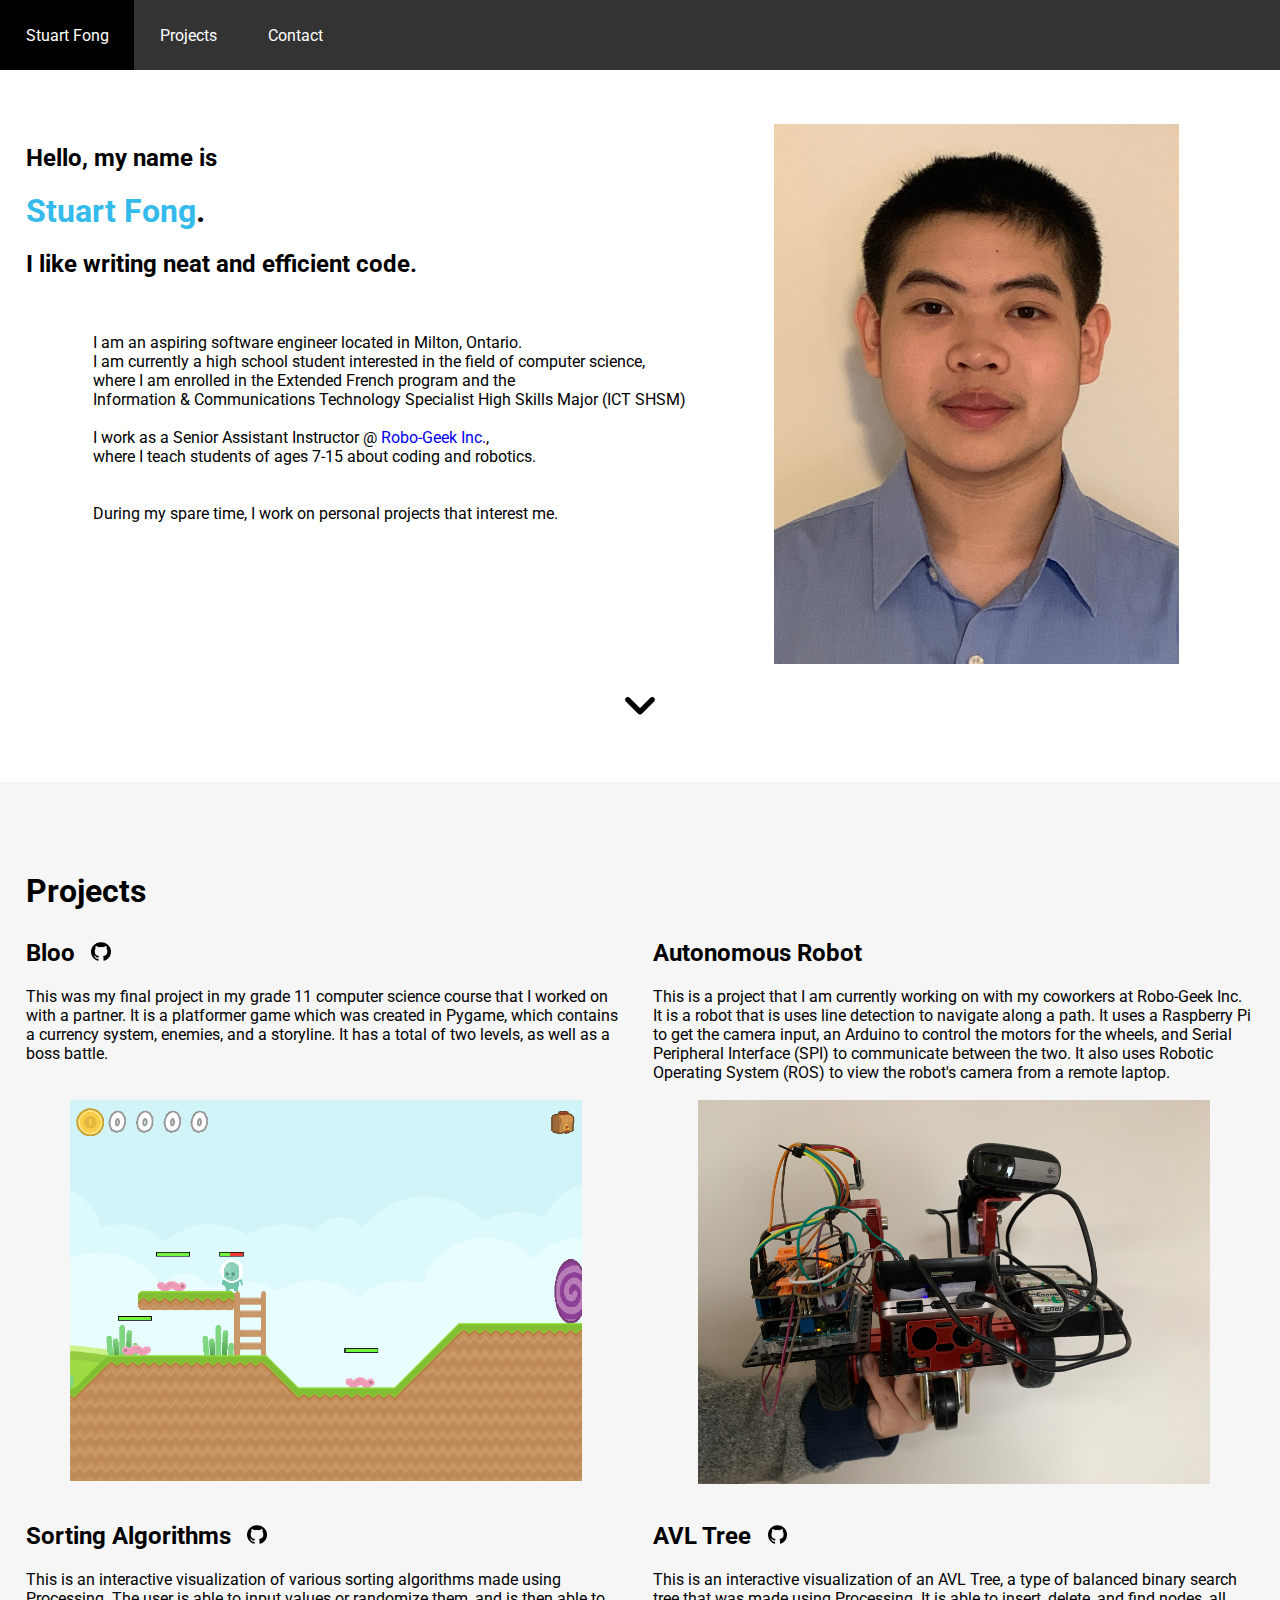
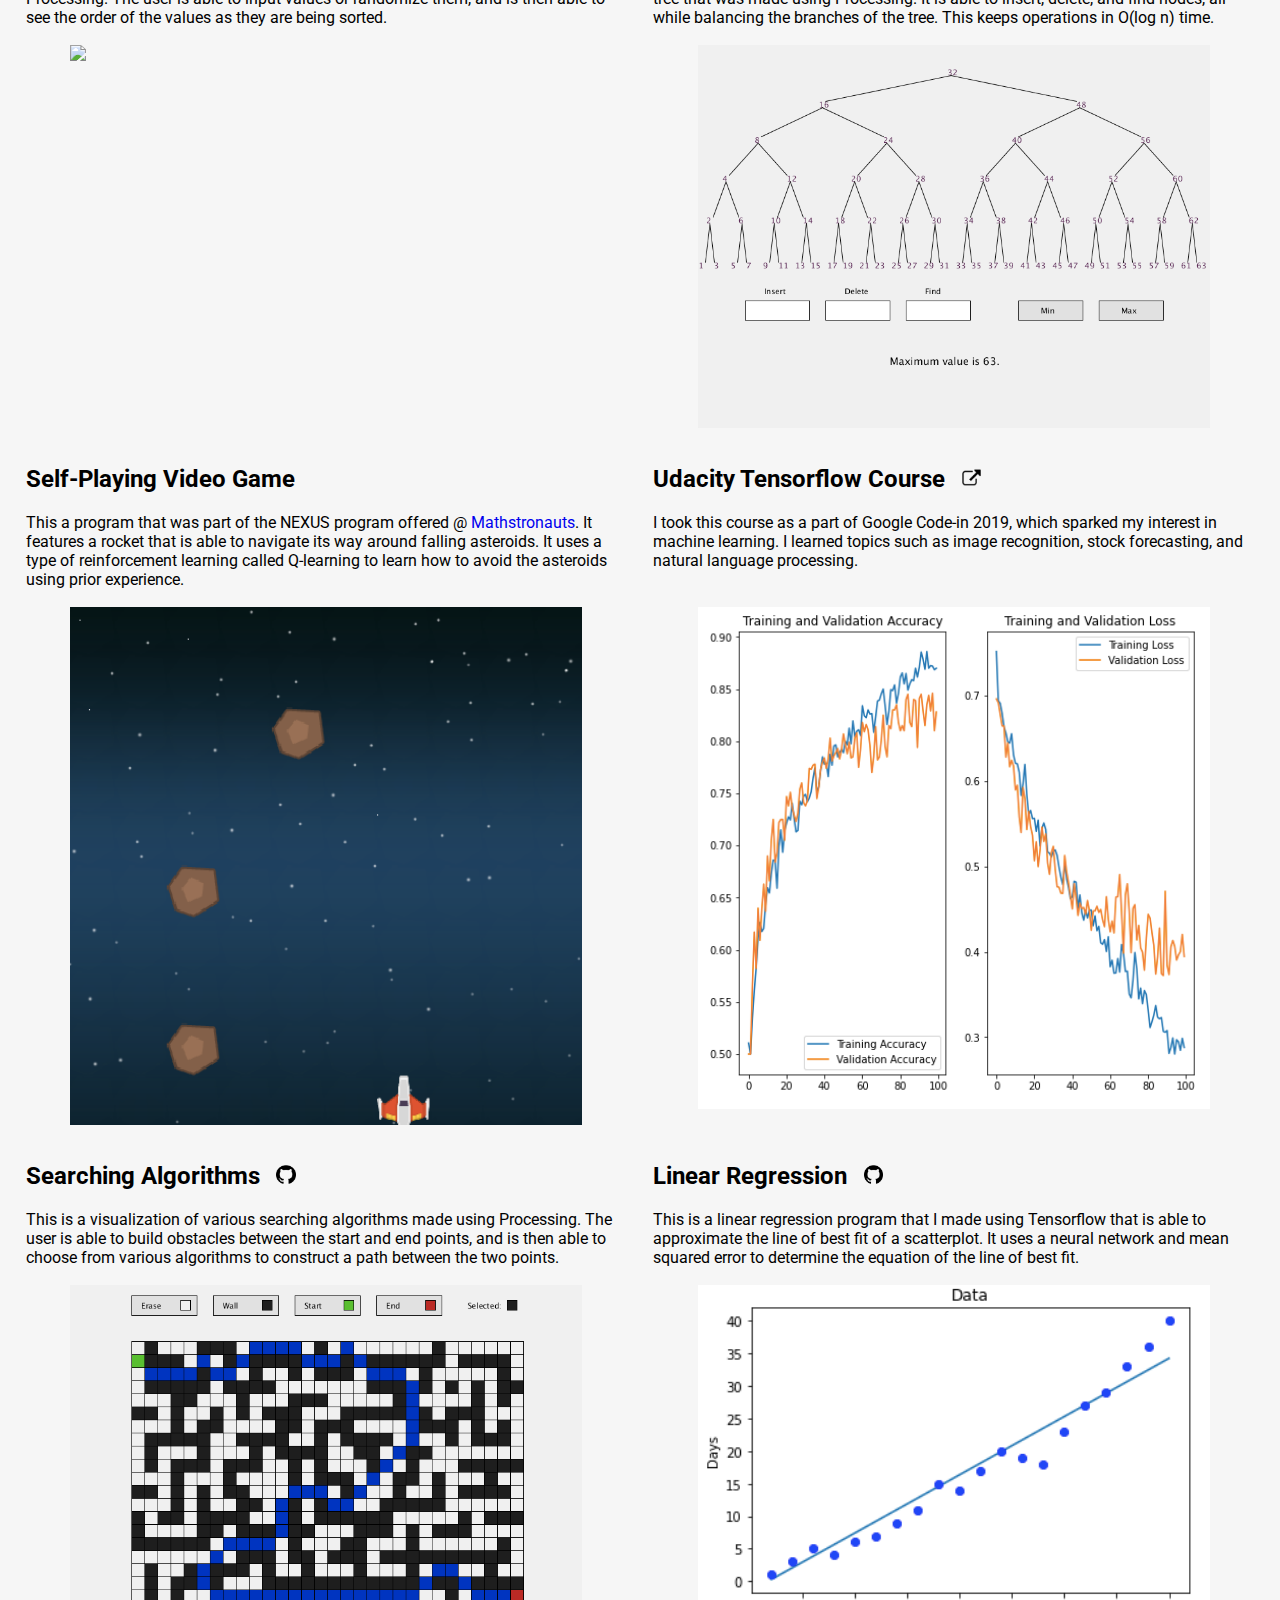
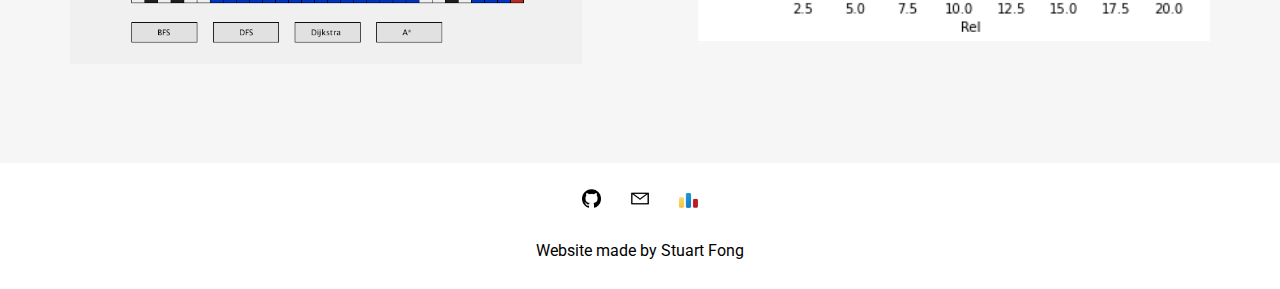
==== index.html @ d81a8e15 "Add files via upload" ====
<!DOCTYPE html>
<html lang="en">
<head>
    <meta charset="UTF-8">
    <meta name="viewport" content="width=device-width, initial-scale=1.0">
    <link rel="preconnect" href="https://fonts.gstatic.com">
    <link href="https://fonts.googleapis.com/css2?family=Roboto&display=swap" rel="stylesheet">
    <link rel="stylesheet" href="style.css">
    <script src="https://ajax.googleapis.com/ajax/libs/jquery/3.5.1/jquery.min.js"></script>
    <script src="script.js"></script>
    <title>Stuart Fong's Website</title>
</head>
<body>
    <nav>
        <ul>
            <button> ✖ </button>
            <li><a class="navbar-item" href="#home">Stuart Fong</a></li>
            <li><a class="navbar-item" href="#projects">Projects</a></li>
            <li><a class="navbar-item" href="#contact">Contact</a> </li>
        </ul>
    </nav>

    <div class="home" id="home">
        <div class="row">
            <div class="column">
                <h2>
                    Hello, my name is
                </h2>
                <h1>
                    <span class="name">Stuart Fong</span>.
                </h1>
                <h2>
                    I like writing neat and efficient code.
                </h2>
                <pre> 
                    I am an aspiring software engineer located in Milton, Ontario.
                    I am currently a high school student interested in the field of computer science,
                    where I am enrolled in the Extended French program and the
                    Information & Communications Technology Specialist High Skills Major (ICT SHSM)
                    
                    I work as a Senior Assistant Instructor @ <a href="https://robo-geek.ca">Robo-Geek Inc.</a>,
                    where I teach students of ages 7-15 about coding and robotics.
                    <br>
                    During my spare time, I work on personal projects that interest me.
                </pre>
            </div>
            <div class="column">
                <img class="portrait" src="Stuart.JPG" />
            </div>
        </div>
        <img class="down" src="down.png"/>
    </div>
    

    <div class="projects" id="projects">
        <h1>Projects</h1>
        <div class="row">
            <div class="column">
                <h2>
                    Bloo
                </h2>
                <a href="https://github.com/stuartfong1/Bloo">
                    <img class="icon" src="github.png"/>
                </a>
                <p>
                    This was my final project in my grade 11 
                    computer science course that I worked on with a partner.
                    It is a platformer game which was created in Pygame, 
                    which contains a currency system, enemies, and a storyline. 
                    It has a total of two levels, as well as a boss battle. 
                </p>
            </div>
            <div class="column">
                <h2>
                    Autonomous Robot
                </h2>
                <p>
                    This is a project that I am currently working on with my coworkers at Robo-Geek Inc.
                    It is a robot that is uses line detection to navigate along a path. 
                    It uses a Raspberry Pi to get the camera input, 
                    an Arduino to control the motors for the wheels,
                    and Serial Peripheral Interface (SPI) to communicate between the two.
                    It also uses Robotic Operating System (ROS) to view the robot's camera 
                    from a remote laptop.
                </p>
            </div>
        </div>
        <div class="row">
            <div class="column">
                <img class="image" src="Bloo.png"/>
            </div>
            <div class="column">
                <img class="image" src="Robot.JPG"/>
            </div>
        </div>
        <div class="row">
            <div class="column">
                <h2>
                    Sorting Algorithms
                </h2>
                <a href="https://github.com/stuartfong1/Sorting">
                    <img class="icon" src="github.png"/>
                </a>
                <p>
                    This is an interactive visualization of
                    various sorting algorithms made using Processing.
                    The user is able to input values or randomize them, 
                    and is then able to see the order of the values as they are being sorted.
                </p>
            </div>
            <div class="column">
                <h2>
                    AVL Tree
                </h2>
                <a href="https://github.com/stuartfong1/AVL-Tree">
                    <img class="icon" src="github.png"/>
                </a>
                <p>
                    This is an interactive visualization of an AVL Tree,
                    a type of balanced binary search tree
                    that was made using Processing. It is able to insert, delete, and find nodes, 
                    all while balancing the branches of the tree. This keeps operations in O(log n) time.
                </p>
            </div>
        </div>
        <div class="row">
            <div class="column">
                <img class="image" src="sorting.png"/>
            </div>
            <div class="column">
                <img class="image" src="avl.png"/>
            </div>
        </div>
        <div class="row">
            <div class="column">
                <h2>
                    Self-Playing Video Game
                </h2>
                <p>
                    This a program that was part of the NEXUS program offered @ <a href="https://mathstronauts.ca/Get-Involved/NEXUS">Mathstronauts</a>.
                    It features a rocket that is able to navigate its way around falling asteroids.
                    It uses a type of reinforcement learning called Q-learning to learn how to avoid 
                    the asteroids using prior experience.
                </p>
            </div>
            <div class="column">
                <h2>
                    Udacity Tensorflow Course
                </h2>
                <a href="https://www.udacity.com/course/intro-to-tensorflow-for-deep-learning--ud187">
                    <img class="icon" src="link.png"/>
                </a>
                <p>
                    I took this course as a part of Google Code-in 2019,
                    which sparked my interest in machine learning. 
                    I learned topics such as image recognition, stock forecasting, 
                    and natural language processing.
                </p>
            </div>
        </div>
        <div class="row">
            <div class="column">
                <img class="image" src="space_evaders.png"/>
            </div>
            <div class="column">
            <img class="image" src="tensorflow.png"/>
            </div>
        </div>
        <div class="row">
            <div class="column">
                <h2>
                    Searching Algorithms
                </h2> 
                <a href="https://github.com/stuartfong1/Searching">
                    <img class="icon" src="github.png"/>
                </a>
                <p>
                    This is a visualization of various searching algorithms 
                    made using Processing. The user is able to build obstacles between the 
                    start and end points, and is then able to choose from various algorithms to
                    construct a path between the two points.
                </p>
            </div>
            <div class="column">
                <h2>
                    Linear Regression
                </h2>
                <a href="https://github.com/stuartfong1/Linear-Regression">
                    <img class="icon" src="github.png"/>
                </a>
                <p>
                    This is a linear regression program that I made using Tensorflow 
                    that is able to approximate the line of best fit 
                    of a scatterplot. It uses a neural network and mean squared error 
                    to determine the equation of the line of best fit.
                </p>
            </div>
        </div>
        <div class="row">
            <div class="column">
                <img class="image" src="Searching.png"/>
            </div>
            <div class="column">
                <img class="image" src="linear_regression.png"/>
            </div>
        </div>
    </div>

    <div class="contact" id="contact">
        <div class="center">
            <a href="https://github.com/stuartfong1">
                <img class="icon" src="github.png"/>
            </a>
            <a href="mailto: stuartfong1@gmail.com">
                <img class="icon" src="email.png"/>
            </a>
            <a href="https://codeforces.com/profile/Woob">
                <img class="icon" src="codeforces.png"/>
            </a>
        <p>
            Website made by Stuart Fong
        </p>
        </div>
        
        
    </div>
    
</body>
</html>
---- style.css ----
body{
    margin: 0;
}
nav{
    background-color: #333333;
    position: sticky;
    top: 0;
}

ul{
    margin: 0;
    padding: 0;
    display: flex;
}

button{
    display: none;
}

li{
    list-style-type: none;
    padding: 2vw 0;
}

a{
    text-decoration: none;
}

*{
    font-family: 'Roboto', sans-serif;
}

@media only screen and (max-width: 500px){
    ul{
        flex-direction: column;
    }

    button{
        display: block;
        padding: 2vw;
        background-color: #000000;
        color: #FFFFFF;
        font-size: 2vw;
        border: none;
        outline: none;
        cursor: pointer;
        align-self: flex-end;
    }

    li{
        margin: 0;
    }

    a{
        display: block;
    }
}

nav a:hover{
    background-color: #000000;
}

.navbar-item{
    margin: 0;
    padding: 2vw;
    color: #FFFFFF;
}

h1{
    margin: 0vh 1vw;
}

.home{
    padding: 5vh 1vw 5vh 1vw;
}

.home .name{
    color: #34bbeb;
}

.down{
    width: 5vw;
    height: auto;
    margin: auto;
    display: block;
}

.projects{
    background-color: #F6F6F6;
    padding: 10vh 1vw;
}

.row{
    display: flex;
}

.column{
    flex: 50%;
    margin: 1vh 0vw;
}
.image{
    width: 40vw;
    height: auto;
    margin: auto;
    display: block;
}

.portrait{
    width: auto;
    height: 60vh;
    margin: auto;
    display: block;
}

.column h2{
    display: inline-block;
    padding: 0vh 1vw;
}

.column p{
    margin: 0vh 1vw;
}

.icon{
    width: 1.5vw;
    height: auto;
    display: inline-block;
}

.contact{
    padding: 1vw;
    margin: auto;
    display: block;
    text-align: center;
}
.contact .icon{
    padding: 1vw;
}

.contact .icon:hover{
    background-color:#EEEEEE;
}
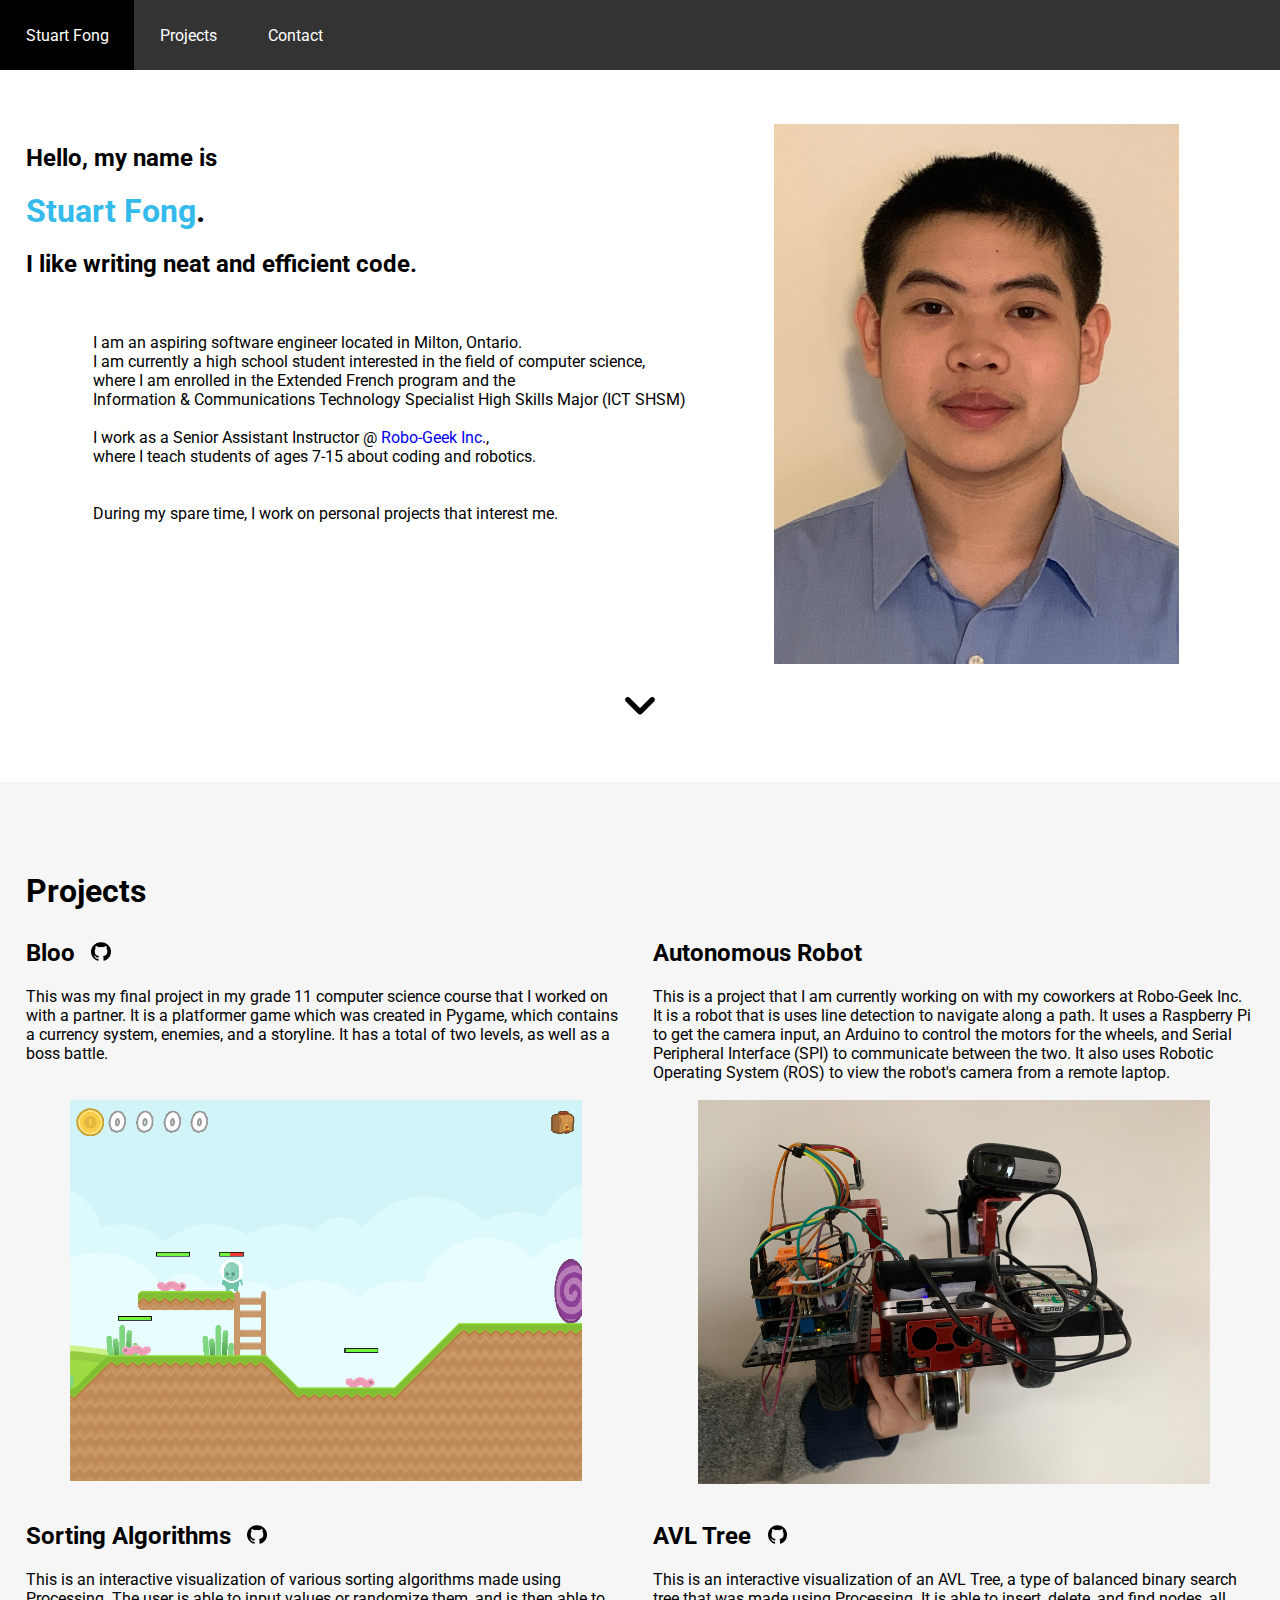
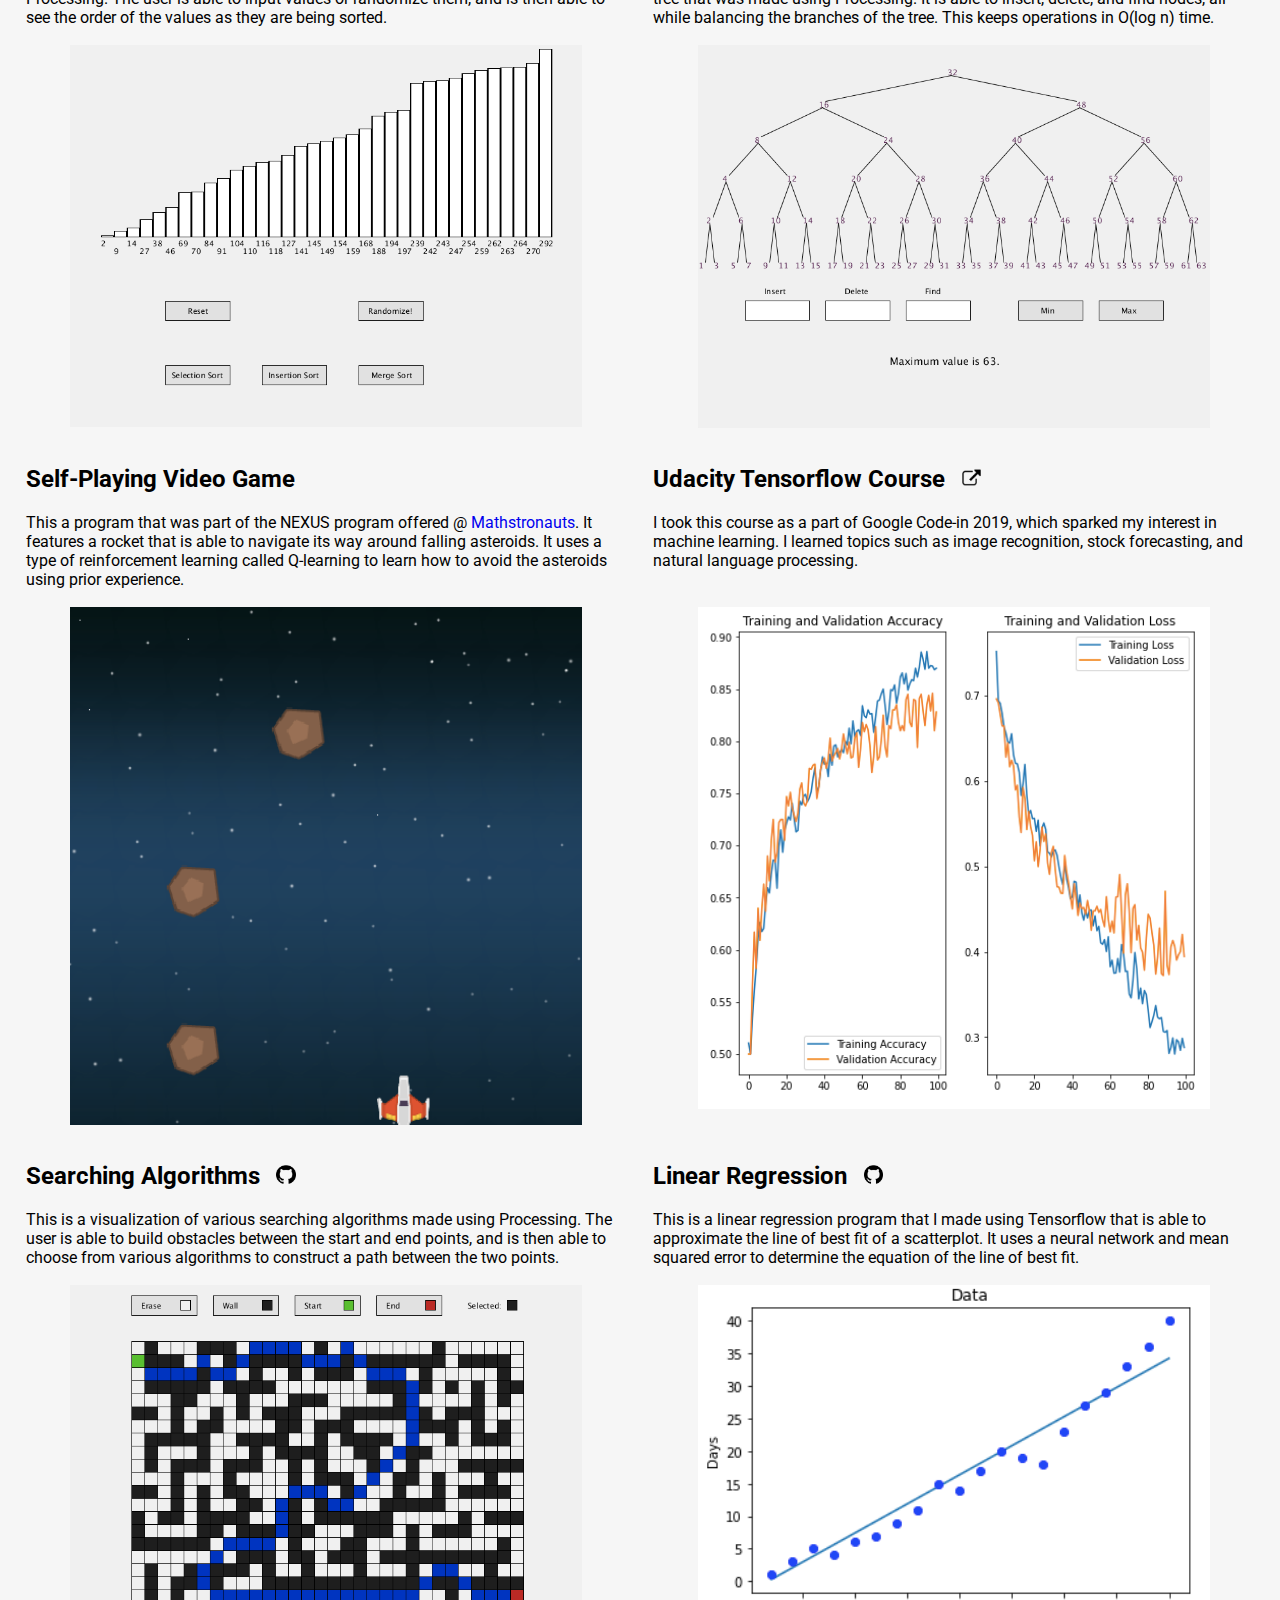
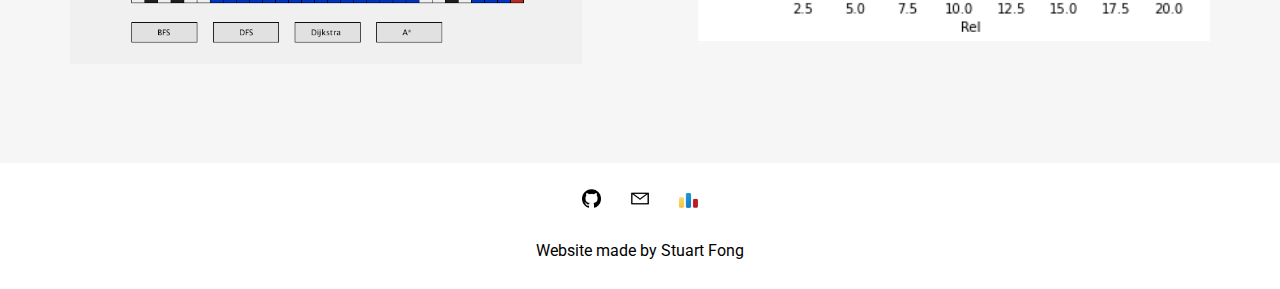
==== commit ea60a574: "Update index.html" ====
--- a/index.html
+++ b/index.html
@@ -125,7 +125,7 @@
         </div>
         <div class="row">
             <div class="column">
-                <img class="image" src="sorting.png"/>
+                <img class="image" src="Sorting.png"/>
             </div>
             <div class="column">
                 <img class="image" src="avl.png"/>
@@ -226,4 +226,4 @@
     </div>
     
 </body>
-</html>+</html>
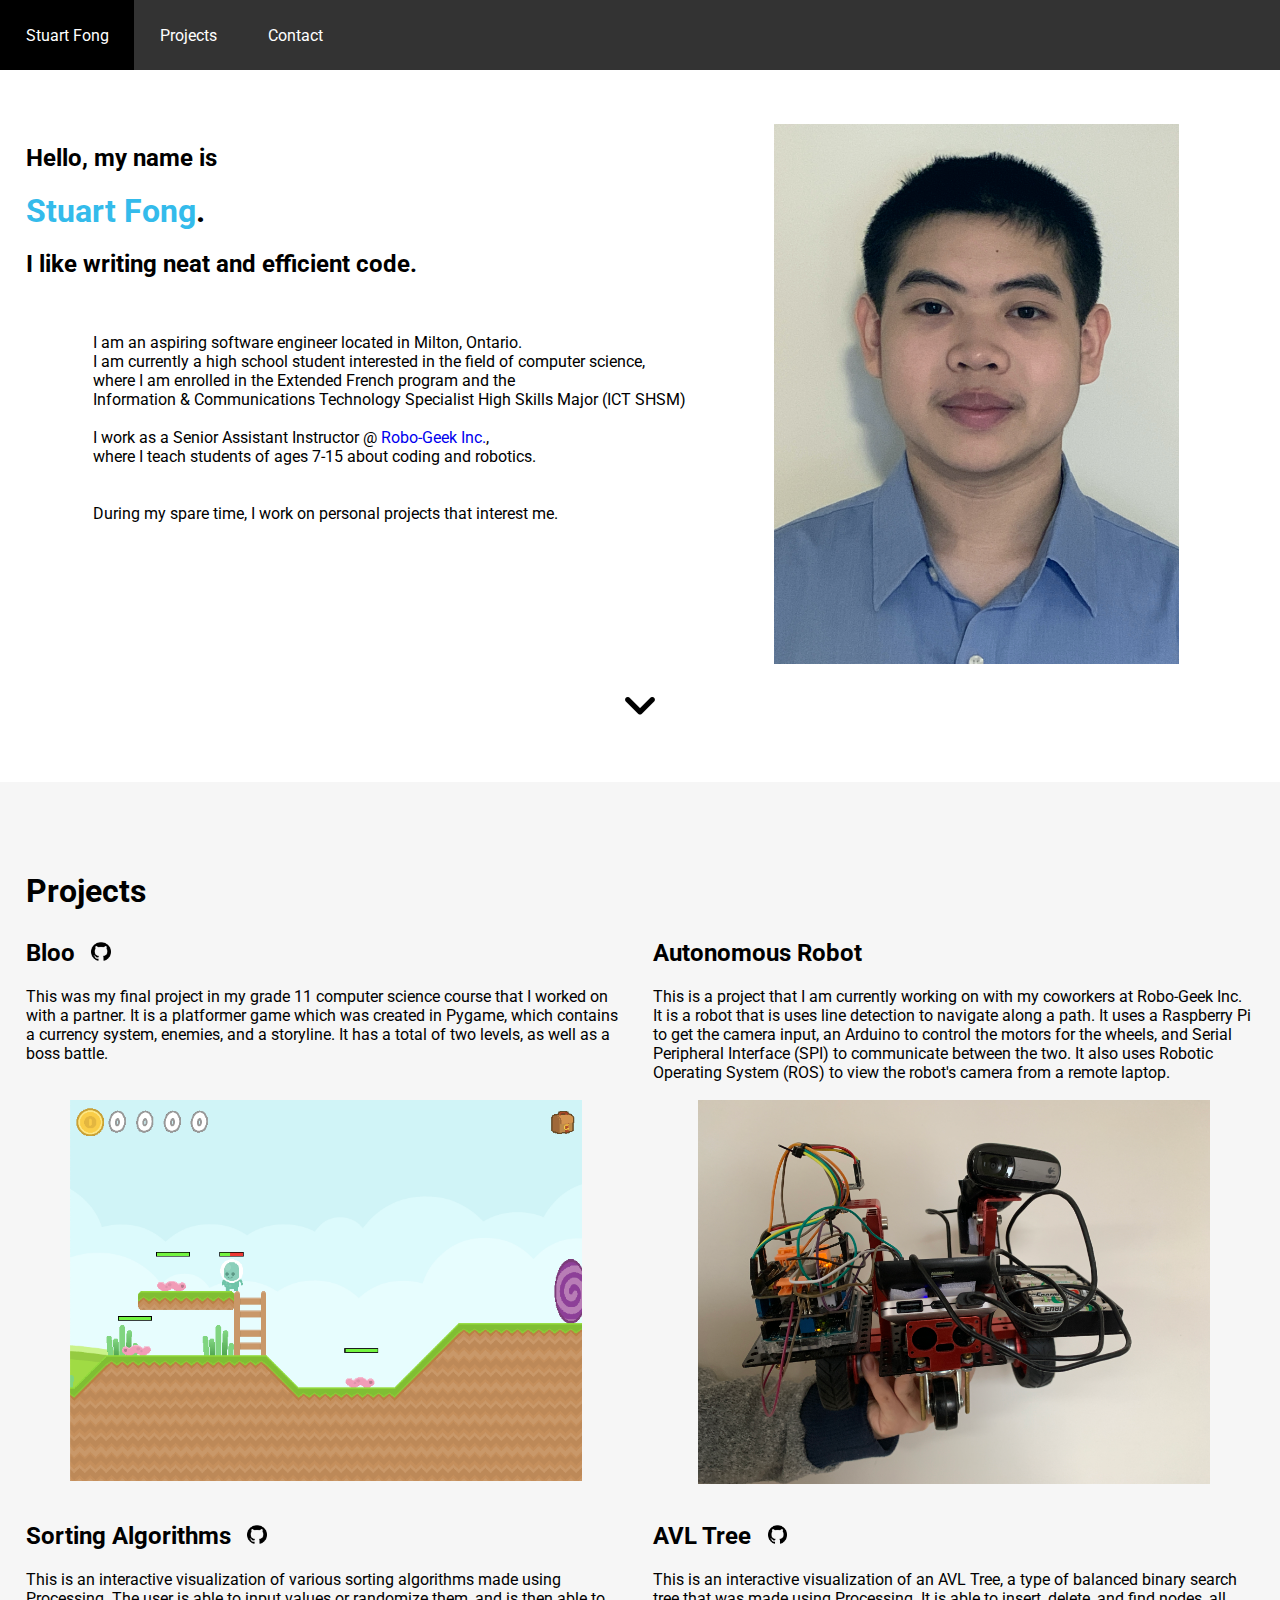
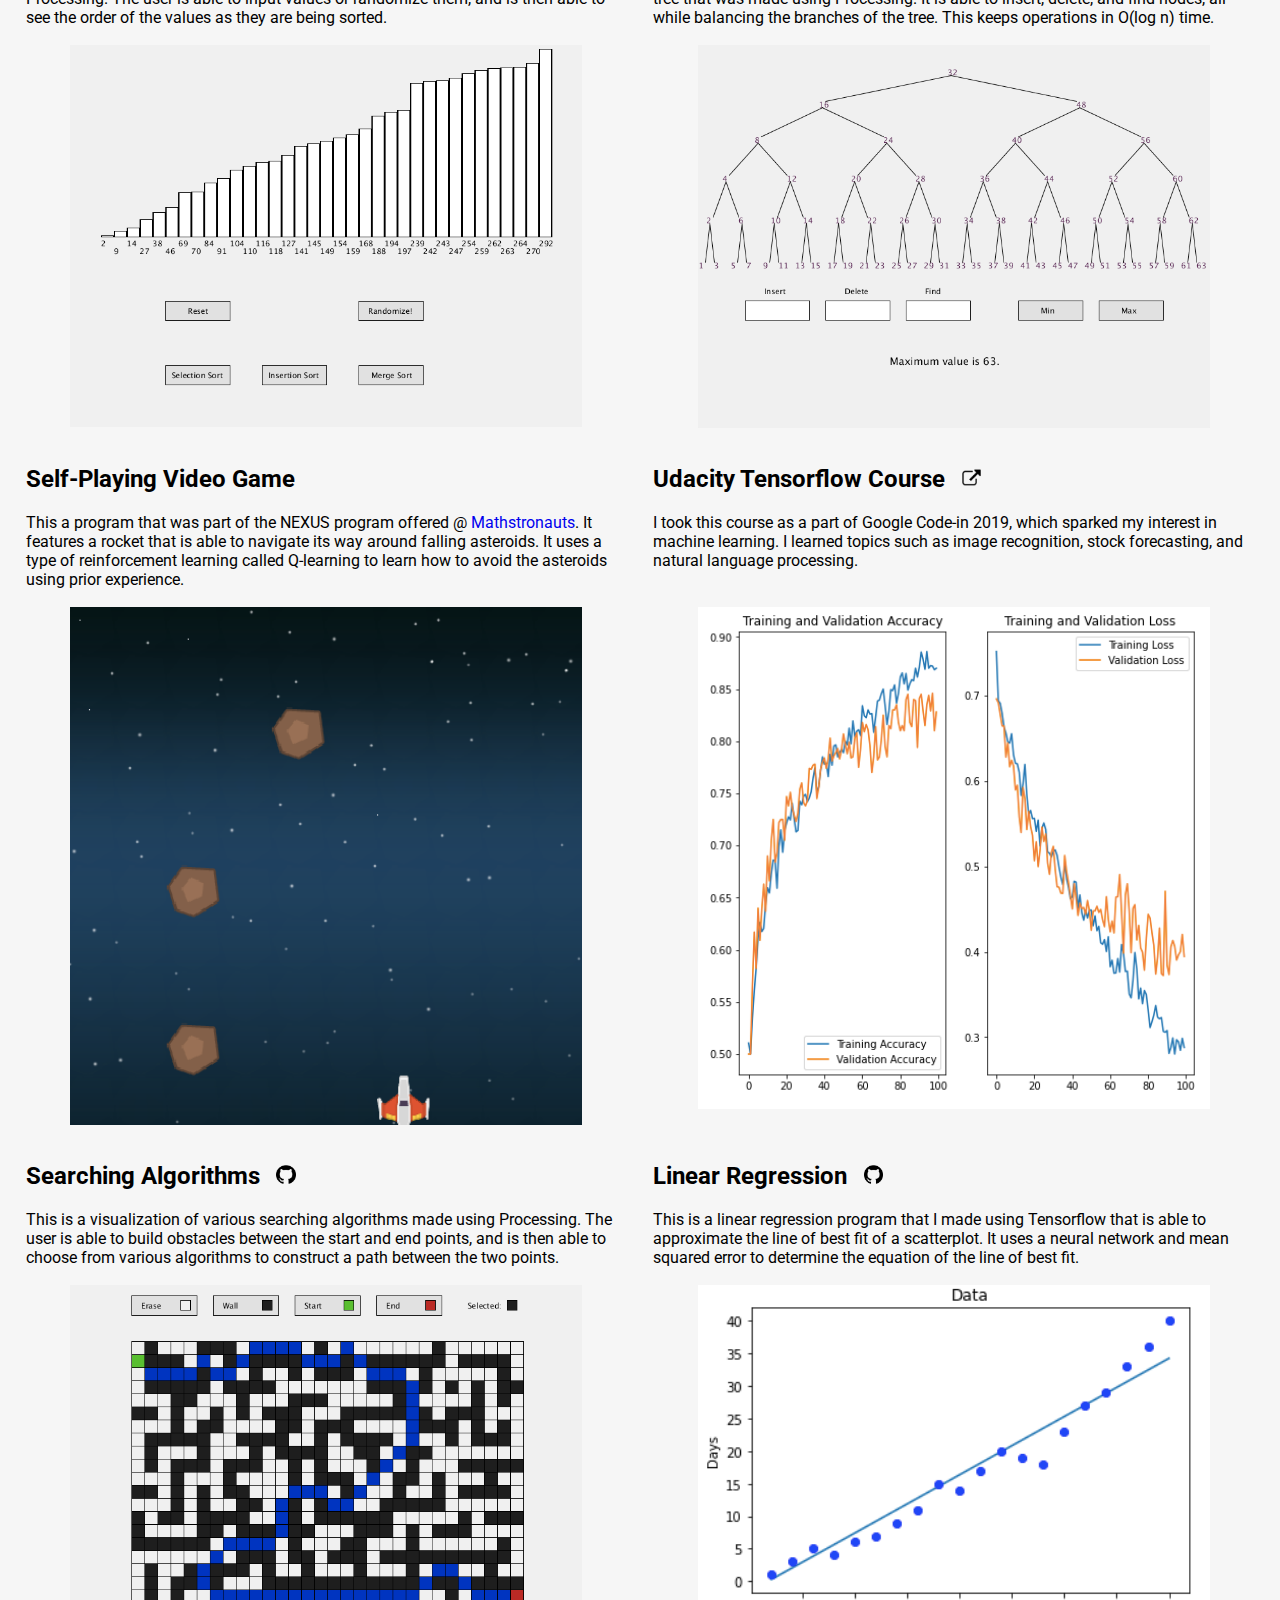
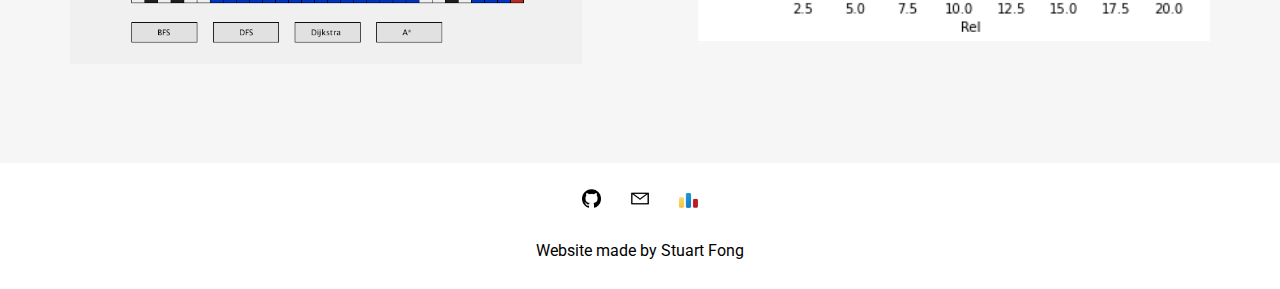
==== commit f13c1754: "Update index.html" ====
--- a/index.html
+++ b/index.html
@@ -45,7 +45,7 @@
                 </pre>
             </div>
             <div class="column">
-                <img class="portrait" src="Stuart.JPG" />
+                <img class="portrait" src="Stuart.jpg" />
             </div>
         </div>
         <img class="down" src="down.png"/>
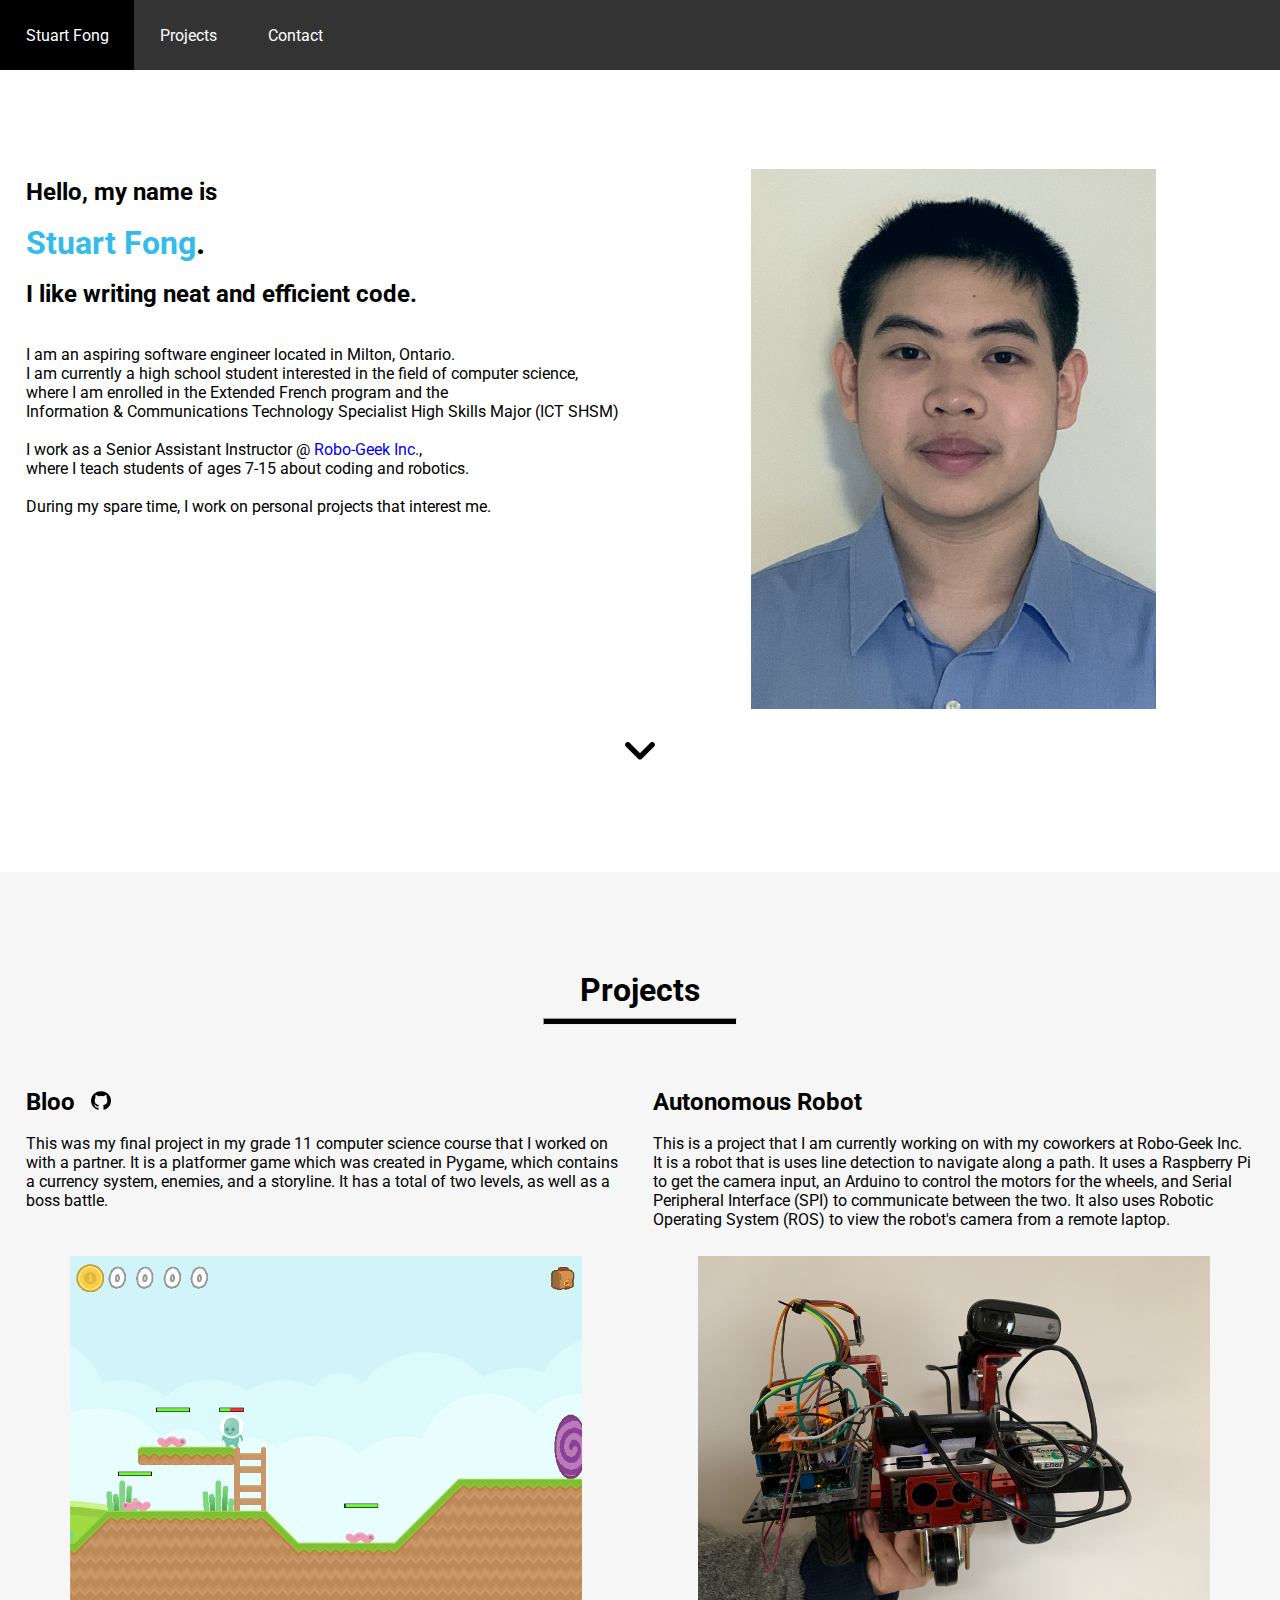
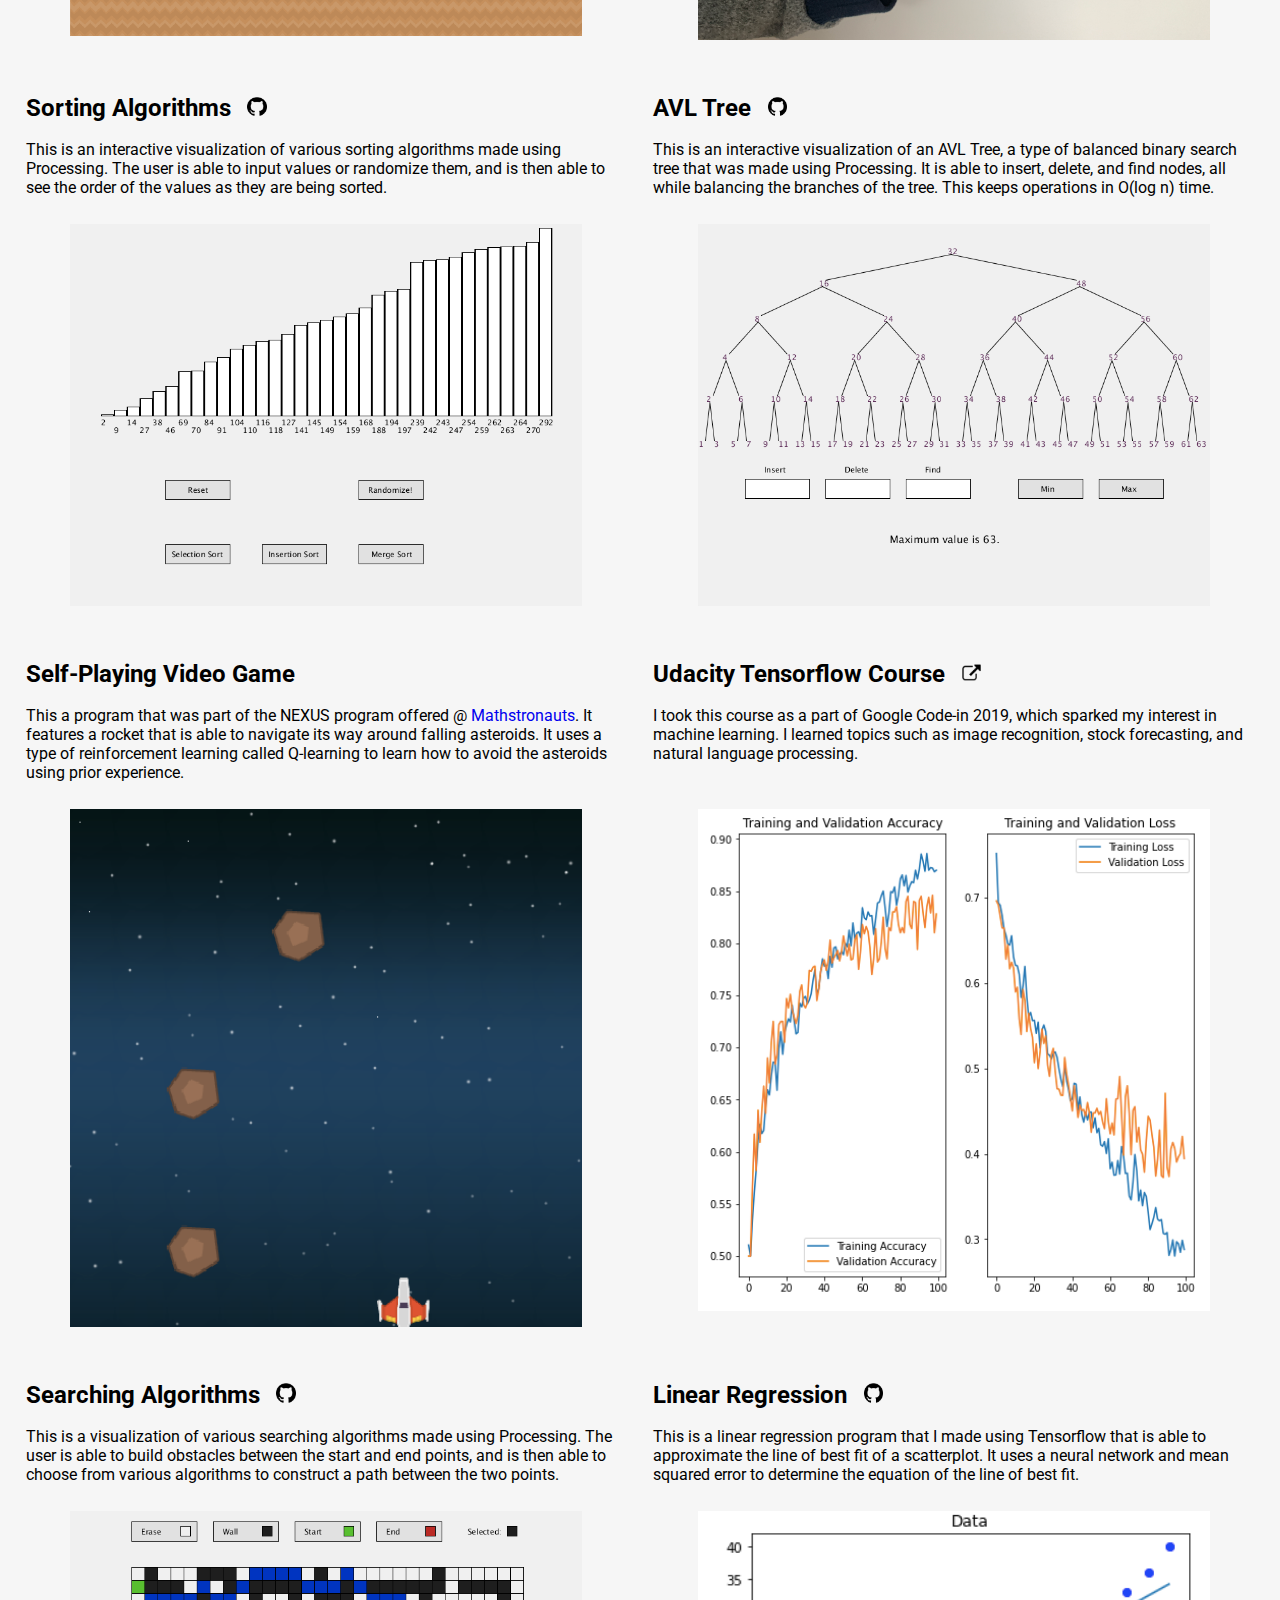
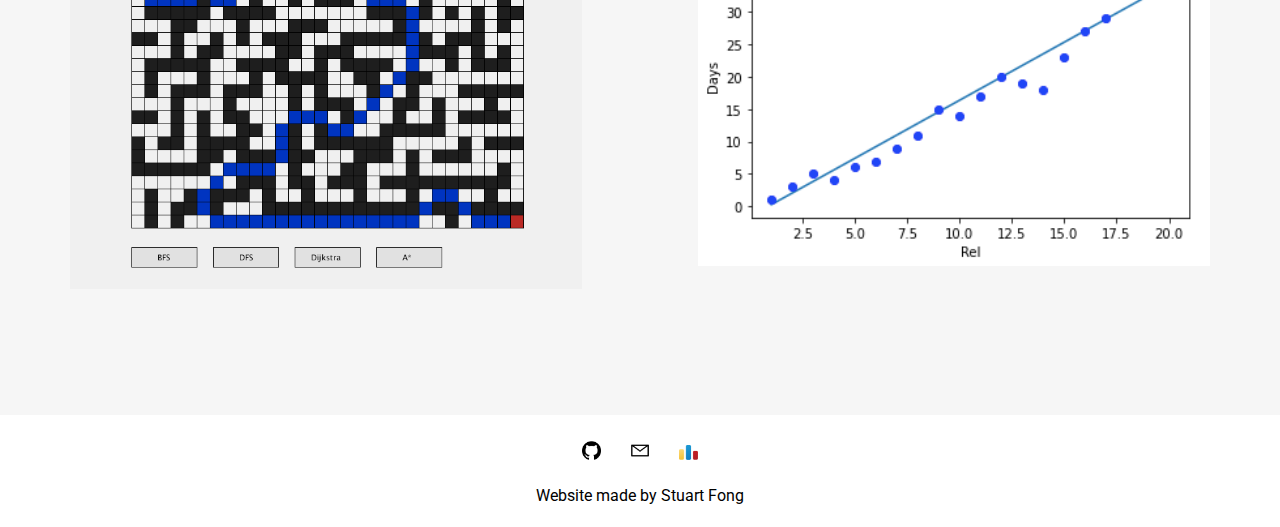
==== commit 2e08cfdc: "Add files via upload" ====
--- a/index.html
+++ b/index.html
@@ -37,10 +37,10 @@
                     I am currently a high school student interested in the field of computer science,
                     where I am enrolled in the Extended French program and the
                     Information & Communications Technology Specialist High Skills Major (ICT SHSM)
-                    
+
                     I work as a Senior Assistant Instructor @ <a href="https://robo-geek.ca">Robo-Geek Inc.</a>,
                     where I teach students of ages 7-15 about coding and robotics.
-                    <br>
+
                     During my spare time, I work on personal projects that interest me.
                 </pre>
             </div>
@@ -53,155 +53,167 @@
     
 
     <div class="projects" id="projects">
-        <h1>Projects</h1>
-        <div class="row">
-            <div class="column">
-                <h2>
-                    Bloo
-                </h2>
-                <a href="https://github.com/stuartfong1/Bloo">
-                    <img class="icon" src="github.png"/>
-                </a>
-                <p>
-                    This was my final project in my grade 11 
-                    computer science course that I worked on with a partner.
-                    It is a platformer game which was created in Pygame, 
-                    which contains a currency system, enemies, and a storyline. 
-                    It has a total of two levels, as well as a boss battle. 
-                </p>
-            </div>
-            <div class="column">
-                <h2>
-                    Autonomous Robot
-                </h2>
-                <p>
-                    This is a project that I am currently working on with my coworkers at Robo-Geek Inc.
-                    It is a robot that is uses line detection to navigate along a path. 
-                    It uses a Raspberry Pi to get the camera input, 
-                    an Arduino to control the motors for the wheels,
-                    and Serial Peripheral Interface (SPI) to communicate between the two.
-                    It also uses Robotic Operating System (ROS) to view the robot's camera 
-                    from a remote laptop.
-                </p>
-            </div>
-        </div>
-        <div class="row">
-            <div class="column">
-                <img class="image" src="Bloo.png"/>
-            </div>
-            <div class="column">
-                <img class="image" src="Robot.JPG"/>
-            </div>
-        </div>
-        <div class="row">
-            <div class="column">
-                <h2>
-                    Sorting Algorithms
-                </h2>
-                <a href="https://github.com/stuartfong1/Sorting">
-                    <img class="icon" src="github.png"/>
-                </a>
-                <p>
-                    This is an interactive visualization of
-                    various sorting algorithms made using Processing.
-                    The user is able to input values or randomize them, 
-                    and is then able to see the order of the values as they are being sorted.
-                </p>
-            </div>
-            <div class="column">
-                <h2>
-                    AVL Tree
-                </h2>
-                <a href="https://github.com/stuartfong1/AVL-Tree">
-                    <img class="icon" src="github.png"/>
-                </a>
-                <p>
-                    This is an interactive visualization of an AVL Tree,
-                    a type of balanced binary search tree
-                    that was made using Processing. It is able to insert, delete, and find nodes, 
-                    all while balancing the branches of the tree. This keeps operations in O(log n) time.
-                </p>
-            </div>
-        </div>
-        <div class="row">
-            <div class="column">
-                <img class="image" src="Sorting.png"/>
-            </div>
-            <div class="column">
-                <img class="image" src="avl.png"/>
-            </div>
-        </div>
-        <div class="row">
-            <div class="column">
-                <h2>
-                    Self-Playing Video Game
-                </h2>
-                <p>
-                    This a program that was part of the NEXUS program offered @ <a href="https://mathstronauts.ca/Get-Involved/NEXUS">Mathstronauts</a>.
-                    It features a rocket that is able to navigate its way around falling asteroids.
-                    It uses a type of reinforcement learning called Q-learning to learn how to avoid 
-                    the asteroids using prior experience.
-                </p>
-            </div>
-            <div class="column">
-                <h2>
-                    Udacity Tensorflow Course
-                </h2>
-                <a href="https://www.udacity.com/course/intro-to-tensorflow-for-deep-learning--ud187">
-                    <img class="icon" src="link.png"/>
-                </a>
-                <p>
-                    I took this course as a part of Google Code-in 2019,
-                    which sparked my interest in machine learning. 
-                    I learned topics such as image recognition, stock forecasting, 
-                    and natural language processing.
-                </p>
-            </div>
-        </div>
-        <div class="row">
-            <div class="column">
-                <img class="image" src="space_evaders.png"/>
-            </div>
-            <div class="column">
-            <img class="image" src="tensorflow.png"/>
-            </div>
-        </div>
-        <div class="row">
-            <div class="column">
-                <h2>
-                    Searching Algorithms
-                </h2> 
-                <a href="https://github.com/stuartfong1/Searching">
-                    <img class="icon" src="github.png"/>
-                </a>
-                <p>
-                    This is a visualization of various searching algorithms 
-                    made using Processing. The user is able to build obstacles between the 
-                    start and end points, and is then able to choose from various algorithms to
-                    construct a path between the two points.
-                </p>
-            </div>
-            <div class="column">
-                <h2>
-                    Linear Regression
-                </h2>
-                <a href="https://github.com/stuartfong1/Linear-Regression">
-                    <img class="icon" src="github.png"/>
-                </a>
-                <p>
-                    This is a linear regression program that I made using Tensorflow 
-                    that is able to approximate the line of best fit 
-                    of a scatterplot. It uses a neural network and mean squared error 
-                    to determine the equation of the line of best fit.
-                </p>
-            </div>
-        </div>
-        <div class="row">
-            <div class="column">
-                <img class="image" src="Searching.png"/>
-            </div>
-            <div class="column">
-                <img class="image" src="linear_regression.png"/>
+        <h1 class="title">Projects</h1>
+        <hr/>
+        <div class="group">
+            <div class="row">
+                <div class="column">
+                    <h2>
+                        Bloo
+                    </h2>
+                    <a href="https://github.com/stuartfong1/Bloo">
+                        <img class="icon" src="github.png"/>
+                    </a>
+                    <p>
+                        This was my final project in my grade 11 
+                        computer science course that I worked on with a partner.
+                        It is a platformer game which was created in Pygame, 
+                        which contains a currency system, enemies, and a storyline. 
+                        It has a total of two levels, as well as a boss battle. 
+                    </p>
+                </div>
+                <div class="column">
+                    <h2>
+                        Autonomous Robot
+                    </h2>
+                    <p>
+                        This is a project that I am currently working on with my coworkers at Robo-Geek Inc.
+                        It is a robot that is uses line detection to navigate along a path. 
+                        It uses a Raspberry Pi to get the camera input, 
+                        an Arduino to control the motors for the wheels,
+                        and Serial Peripheral Interface (SPI) to communicate between the two.
+                        It also uses Robotic Operating System (ROS) to view the robot's camera 
+                        from a remote laptop.
+                    </p>
+                </div>
+            </div>
+            <div class="row">
+                <div class="column">
+                    <img class="image" src="Bloo.png"/>
+                </div>
+                <div class="column">
+                    <img class="image" src="Robot.JPG"/>
+                </div>
+            </div>
+        </div>
+
+        <div class="group">
+            <div class="row">
+                <div class="column">
+                    <h2>
+                        Sorting Algorithms
+                    </h2>
+                    <a href="https://github.com/stuartfong1/Sorting">
+                        <img class="icon" src="github.png"/>
+                    </a>
+                    <p>
+                        This is an interactive visualization of
+                        various sorting algorithms made using Processing.
+                        The user is able to input values or randomize them, 
+                        and is then able to see the order of the values as they are being sorted.
+                    </p>
+                </div>
+                <div class="column">
+                    <h2>
+                        AVL Tree
+                    </h2>
+                    <a href="https://github.com/stuartfong1/AVL-Tree">
+                        <img class="icon" src="github.png"/>
+                    </a>
+                    <p>
+                        This is an interactive visualization of an AVL Tree,
+                        a type of balanced binary search tree
+                        that was made using Processing. It is able to insert, delete, and find nodes, 
+                        all while balancing the branches of the tree. This keeps operations in O(log n) time.
+                    </p>
+                </div>
+            </div>
+            <div class="row">
+                <div class="column">
+                    <img class="image" src="Sorting.png"/>
+                </div>
+                <div class="column">
+                    <img class="image" src="avl.png"/>
+                </div>
+            </div>
+        </div>
+
+        <div class="group">
+            <div class="row">
+                <div class="column">
+                    <h2>
+                        Self-Playing Video Game
+                    </h2>
+                    <p>
+                        This a program that was part of the NEXUS program offered @ <a href="https://mathstronauts.ca/Get-Involved/NEXUS">Mathstronauts</a>.
+                        It features a rocket that is able to navigate its way around falling asteroids.
+                        It uses a type of reinforcement learning called Q-learning to learn how to avoid 
+                        the asteroids using prior experience.
+                    </p>
+                </div>
+                <div class="column">
+                    <h2>
+                        Udacity Tensorflow Course
+                    </h2>
+                    <a href="https://www.udacity.com/course/intro-to-tensorflow-for-deep-learning--ud187">
+                        <img class="icon" src="link.png"/>
+                    </a>
+                    <p>
+                        I took this course as a part of Google Code-in 2019,
+                        which sparked my interest in machine learning. 
+                        I learned topics such as image recognition, stock forecasting, 
+                        and natural language processing.
+                    </p>
+                </div>
+            </div>
+            <div class="row">
+                <div class="column">
+                    <img class="image" src="space_evaders.png"/>
+                </div>
+                <div class="column">
+                <img class="image" src="tensorflow.png"/>
+                </div>
+            </div>
+        </div>
+
+        <div class="group">
+            <div class="row">
+                <div class="column">
+                    <h2>
+                        Searching Algorithms
+                    </h2> 
+                    <a href="https://github.com/stuartfong1/Searching">
+                        <img class="icon" src="github.png"/>
+                    </a>
+                    <p>
+                        This is a visualization of various searching algorithms 
+                        made using Processing. The user is able to build obstacles between the 
+                        start and end points, and is then able to choose from various algorithms to
+                        construct a path between the two points.
+                    </p>
+                </div>
+                <div class="column">
+                    <h2>
+                        Linear Regression
+                    </h2>
+                    <a href="https://github.com/stuartfong1/Linear-Regression">
+                        <img class="icon" src="github.png"/>
+                    </a>
+                    <p>
+                        This is a linear regression program that I made using Tensorflow 
+                        that is able to approximate the line of best fit 
+                        of a scatterplot. It uses a neural network and mean squared error 
+                        to determine the equation of the line of best fit.
+                    </p>
+                </div>
+            </div>
+            <div class="row">
+                <div class="column">
+                    <img class="image" src="Searching.png"/>
+                </div>
+                <div class="column">
+                    <img class="image" src="linear_regression.png"/>
+                </div>
             </div>
         </div>
     </div>
@@ -226,4 +238,4 @@
     </div>
     
 </body>
-</html>
+</html>--- a/style.css
+++ b/style.css
@@ -1,35 +1,25 @@
 body{
     margin: 0;
-}
-nav{
-    background-color: #333333;
-    position: sticky;
-    top: 0;
-}
-
-ul{
-    margin: 0;
-    padding: 0;
-    display: flex;
-}
-
-button{
-    display: none;
-}
-
-li{
-    list-style-type: none;
-    padding: 2vw 0;
-}
-
-a{
-    text-decoration: none;
 }
 
 *{
     font-family: 'Roboto', sans-serif;
 }
 
+a{
+    text-decoration: none;
+}
+h1, h2, p, pre{
+    margin: 1vh 1vw;
+}
+
+.home, .projects{
+    padding: 10vh 1vw;
+}
+
+
+
+/* Navigation Bar */
 @media only screen and (max-width: 500px){
     ul{
         flex-direction: column;
@@ -38,8 +28,8 @@
     button{
         display: block;
         padding: 2vw;
-        background-color: #000000;
-        color: #FFFFFF;
+        background-color: #000;
+        color: #FFF;
         font-size: 2vw;
         border: none;
         outline: none;
@@ -56,6 +46,27 @@
     }
 }
 
+nav{
+    background-color: #333;
+    position: sticky;
+    top: 0;
+}
+
+ul{
+    margin: 0;
+    padding: 0;
+    display: flex;
+}
+
+li{
+    list-style-type: none;
+    padding: 2vw 0;
+}
+
+button{
+    display: none;
+}
+
 nav a:hover{
     background-color: #000000;
 }
@@ -63,19 +74,24 @@
 .navbar-item{
     margin: 0;
     padding: 2vw;
-    color: #FFFFFF;
+    color: #fff;
 }
 
-h1{
-    margin: 0vh 1vw;
+
+/* Home */
+.home .name{
+    color: #34bbeb;
 }
 
-.home{
-    padding: 5vh 1vw 5vh 1vw;
+.portrait{
+    width: auto;
+    height: 60vh;
+    margin: auto;
+    display: block;
 }
 
-.home .name{
-    color: #34bbeb;
+pre{
+  white-space: pre-line;
 }
 
 .down{
@@ -85,9 +101,13 @@
     display: block;
 }
 
+/* Projects */
 .projects{
-    background-color: #F6F6F6;
-    padding: 10vh 1vw;
+    background-color: #f6f6f6;
+}
+
+.group{
+    margin: 0vh 0vw 3vh 0vw;
 }
 
 .row{
@@ -98,6 +118,29 @@
     flex: 50%;
     margin: 1vh 0vw;
 }
+
+.column h2{
+    display: inline-block;
+}
+
+.title{
+    text-align: center;
+}
+
+hr{
+    height: 0.5vh;
+    width: 15vw;
+    margin: auto;
+    margin-bottom: 5vh;
+    display: block;
+    background-color: #000;
+}
+
+.icon{
+    width: 1.5vw;
+    height: auto;
+    display: inline-block;
+}
 .image{
     width: 40vw;
     height: auto;
@@ -105,28 +148,7 @@
     display: block;
 }
 
-.portrait{
-    width: auto;
-    height: 60vh;
-    margin: auto;
-    display: block;
-}
-
-.column h2{
-    display: inline-block;
-    padding: 0vh 1vw;
-}
-
-.column p{
-    margin: 0vh 1vw;
-}
-
-.icon{
-    width: 1.5vw;
-    height: auto;
-    display: inline-block;
-}
-
+/* Contact */
 .contact{
     padding: 1vw;
     margin: auto;
@@ -138,5 +160,5 @@
 }
 
 .contact .icon:hover{
-    background-color:#EEEEEE;
+    background-color:#eee;
 }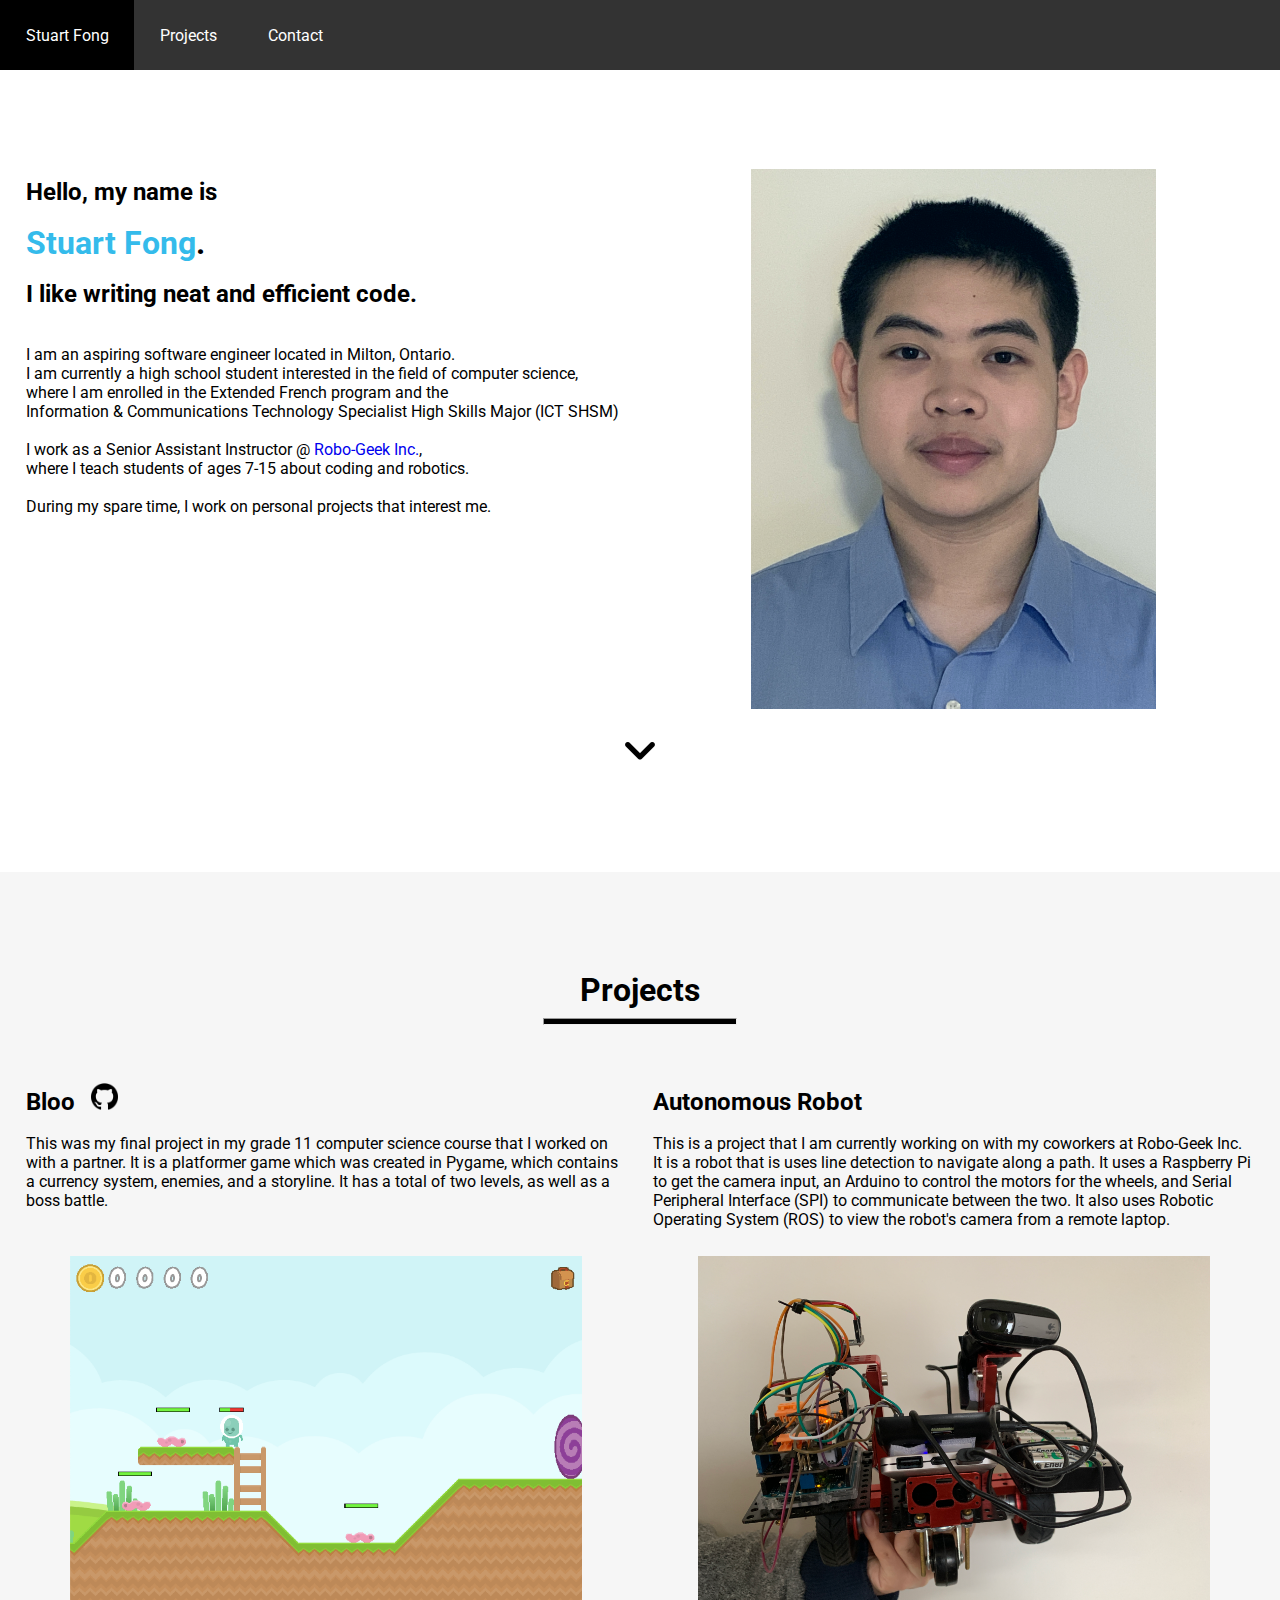
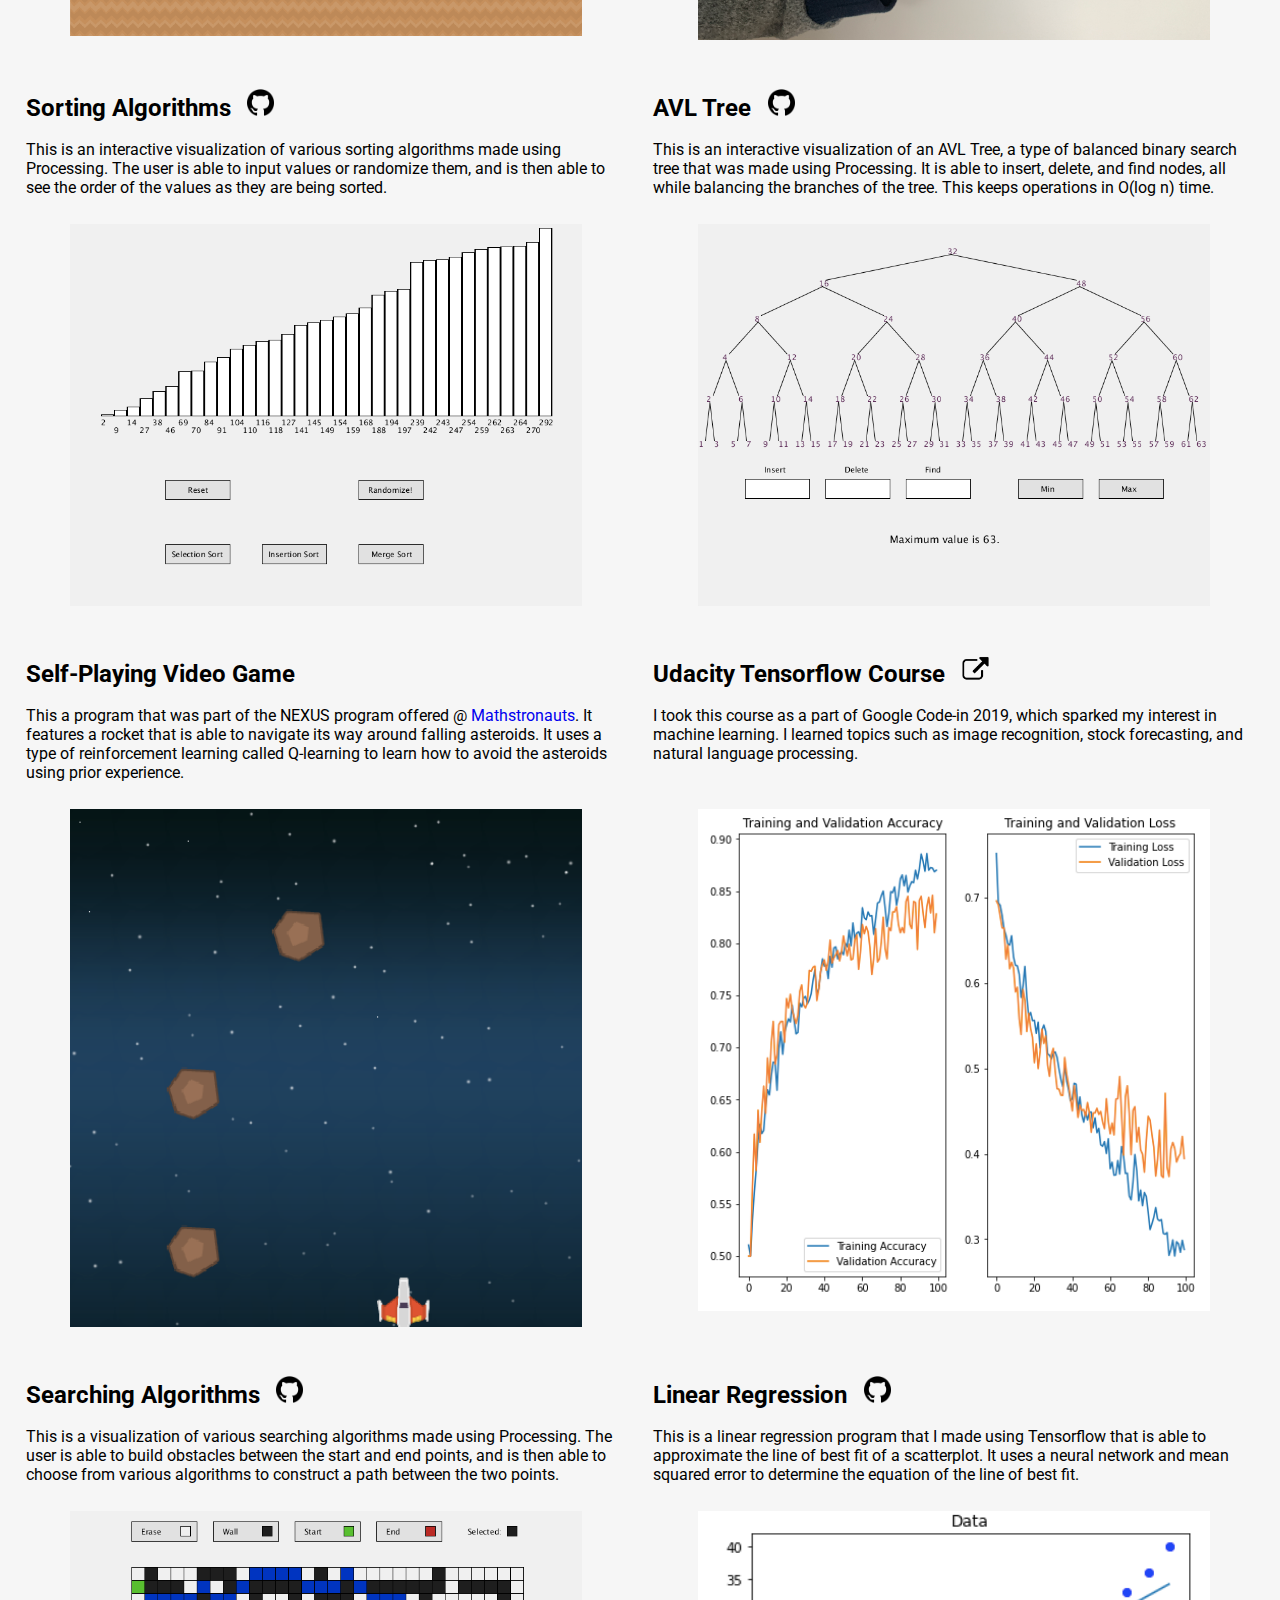
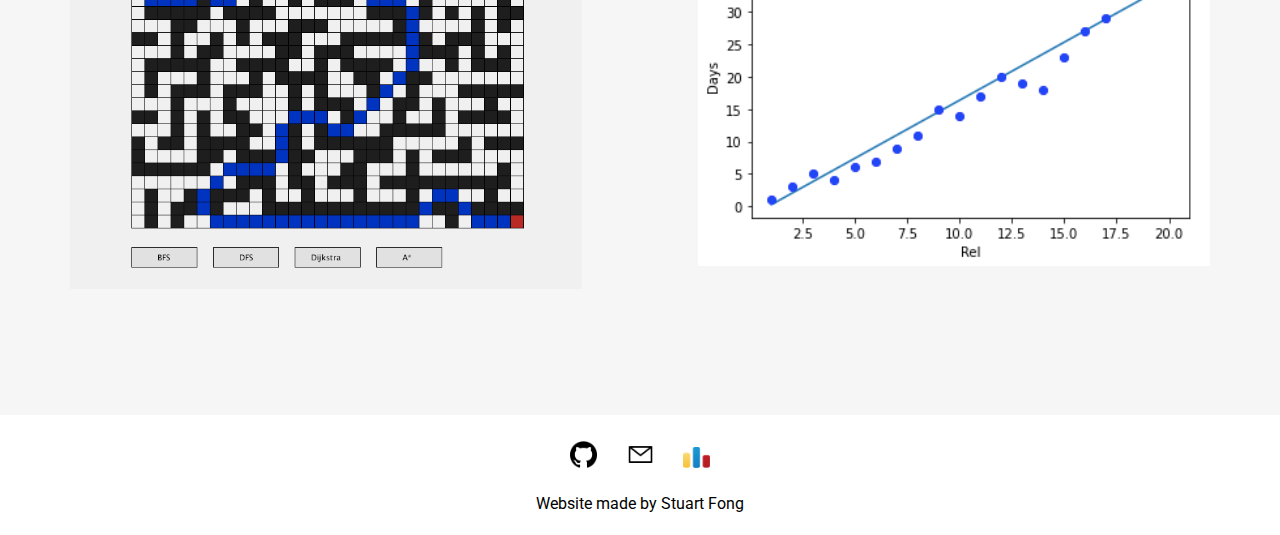
==== commit e59ef43f: "Add files via upload" ====
--- a/index.html
+++ b/index.html
@@ -13,7 +13,6 @@
 <body>
     <nav>
         <ul>
-            <button> ✖ </button>
             <li><a class="navbar-item" href="#home">Stuart Fong</a></li>
             <li><a class="navbar-item" href="#projects">Projects</a></li>
             <li><a class="navbar-item" href="#contact">Contact</a> </li>
--- a/style.css
+++ b/style.css
@@ -20,32 +20,6 @@
 
 
 /* Navigation Bar */
-@media only screen and (max-width: 500px){
-    ul{
-        flex-direction: column;
-    }
-
-    button{
-        display: block;
-        padding: 2vw;
-        background-color: #000;
-        color: #FFF;
-        font-size: 2vw;
-        border: none;
-        outline: none;
-        cursor: pointer;
-        align-self: flex-end;
-    }
-
-    li{
-        margin: 0;
-    }
-
-    a{
-        display: block;
-    }
-}
-
 nav{
     background-color: #333;
     position: sticky;
@@ -61,10 +35,6 @@
 li{
     list-style-type: none;
     padding: 2vw 0;
-}
-
-button{
-    display: none;
 }
 
 nav a:hover{
@@ -137,7 +107,7 @@
 }
 
 .icon{
-    width: 1.5vw;
+    width: 3vh;
     height: auto;
     display: inline-block;
 }
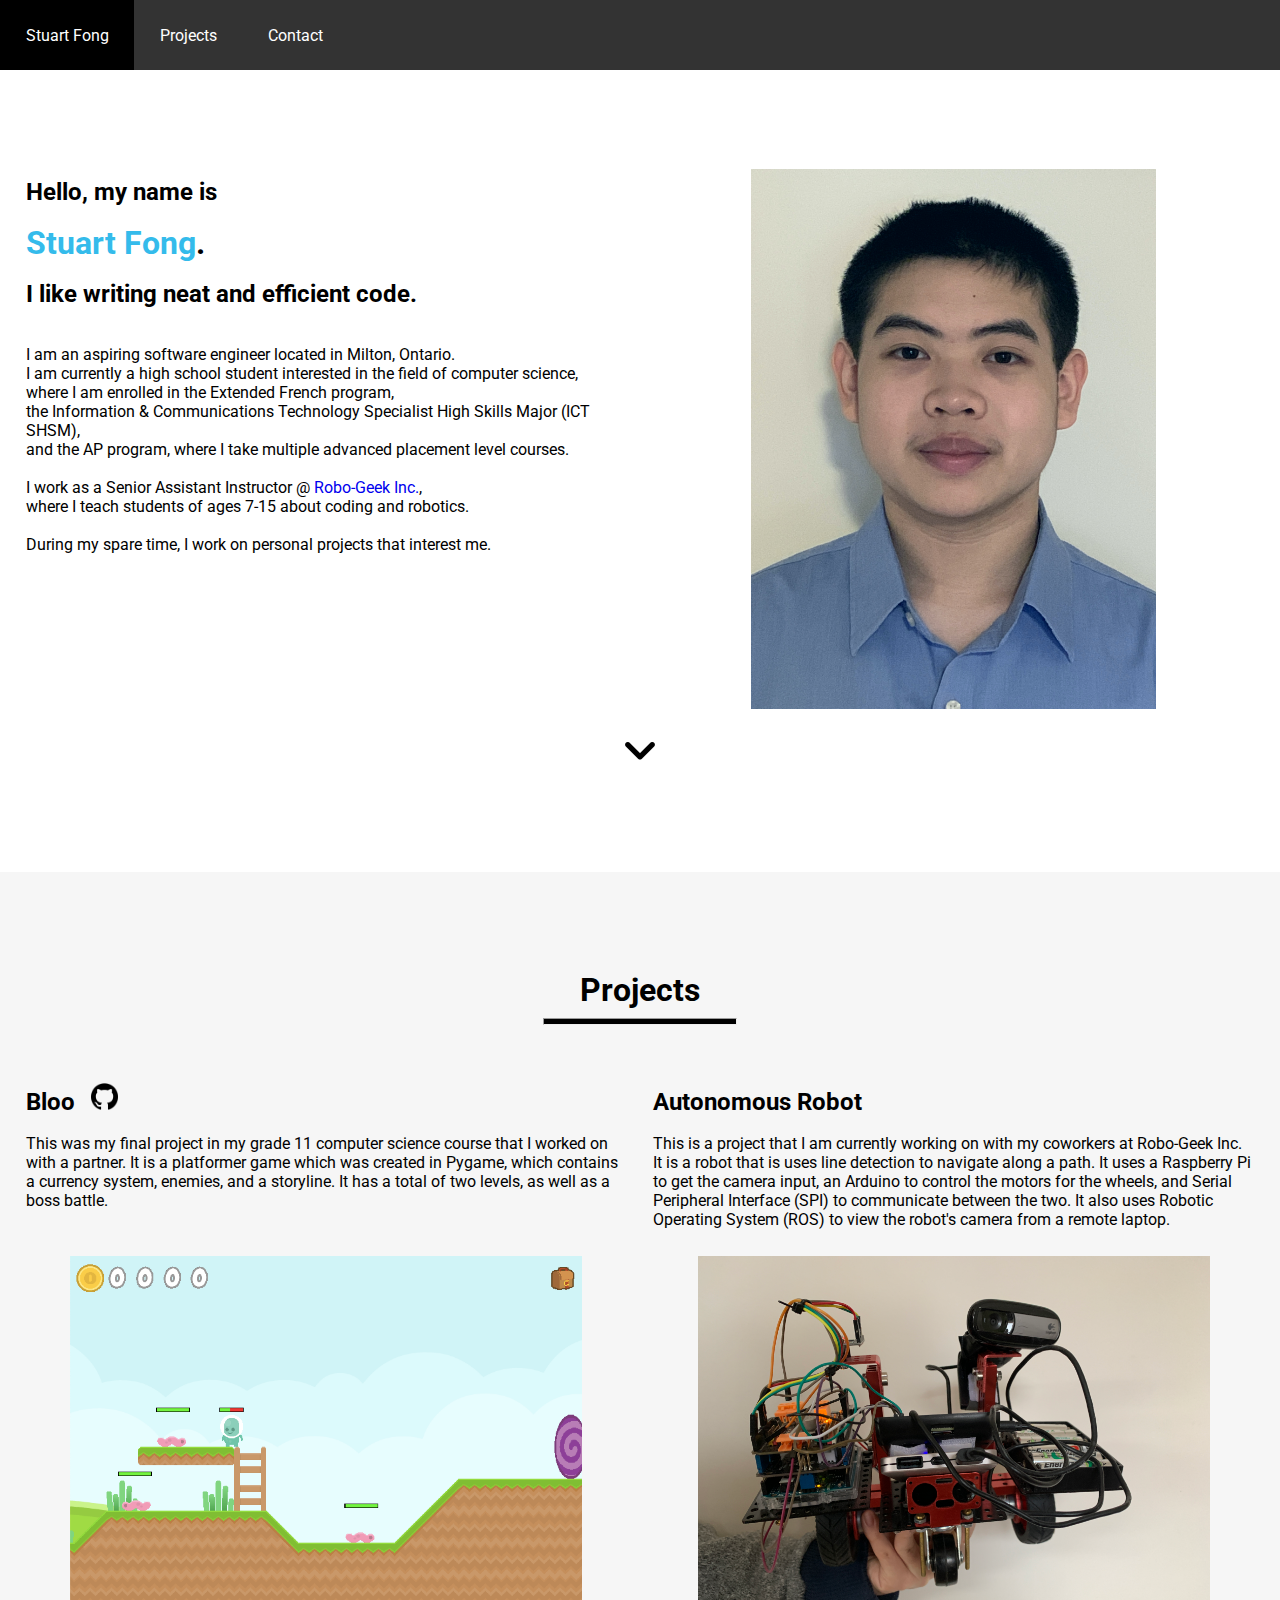
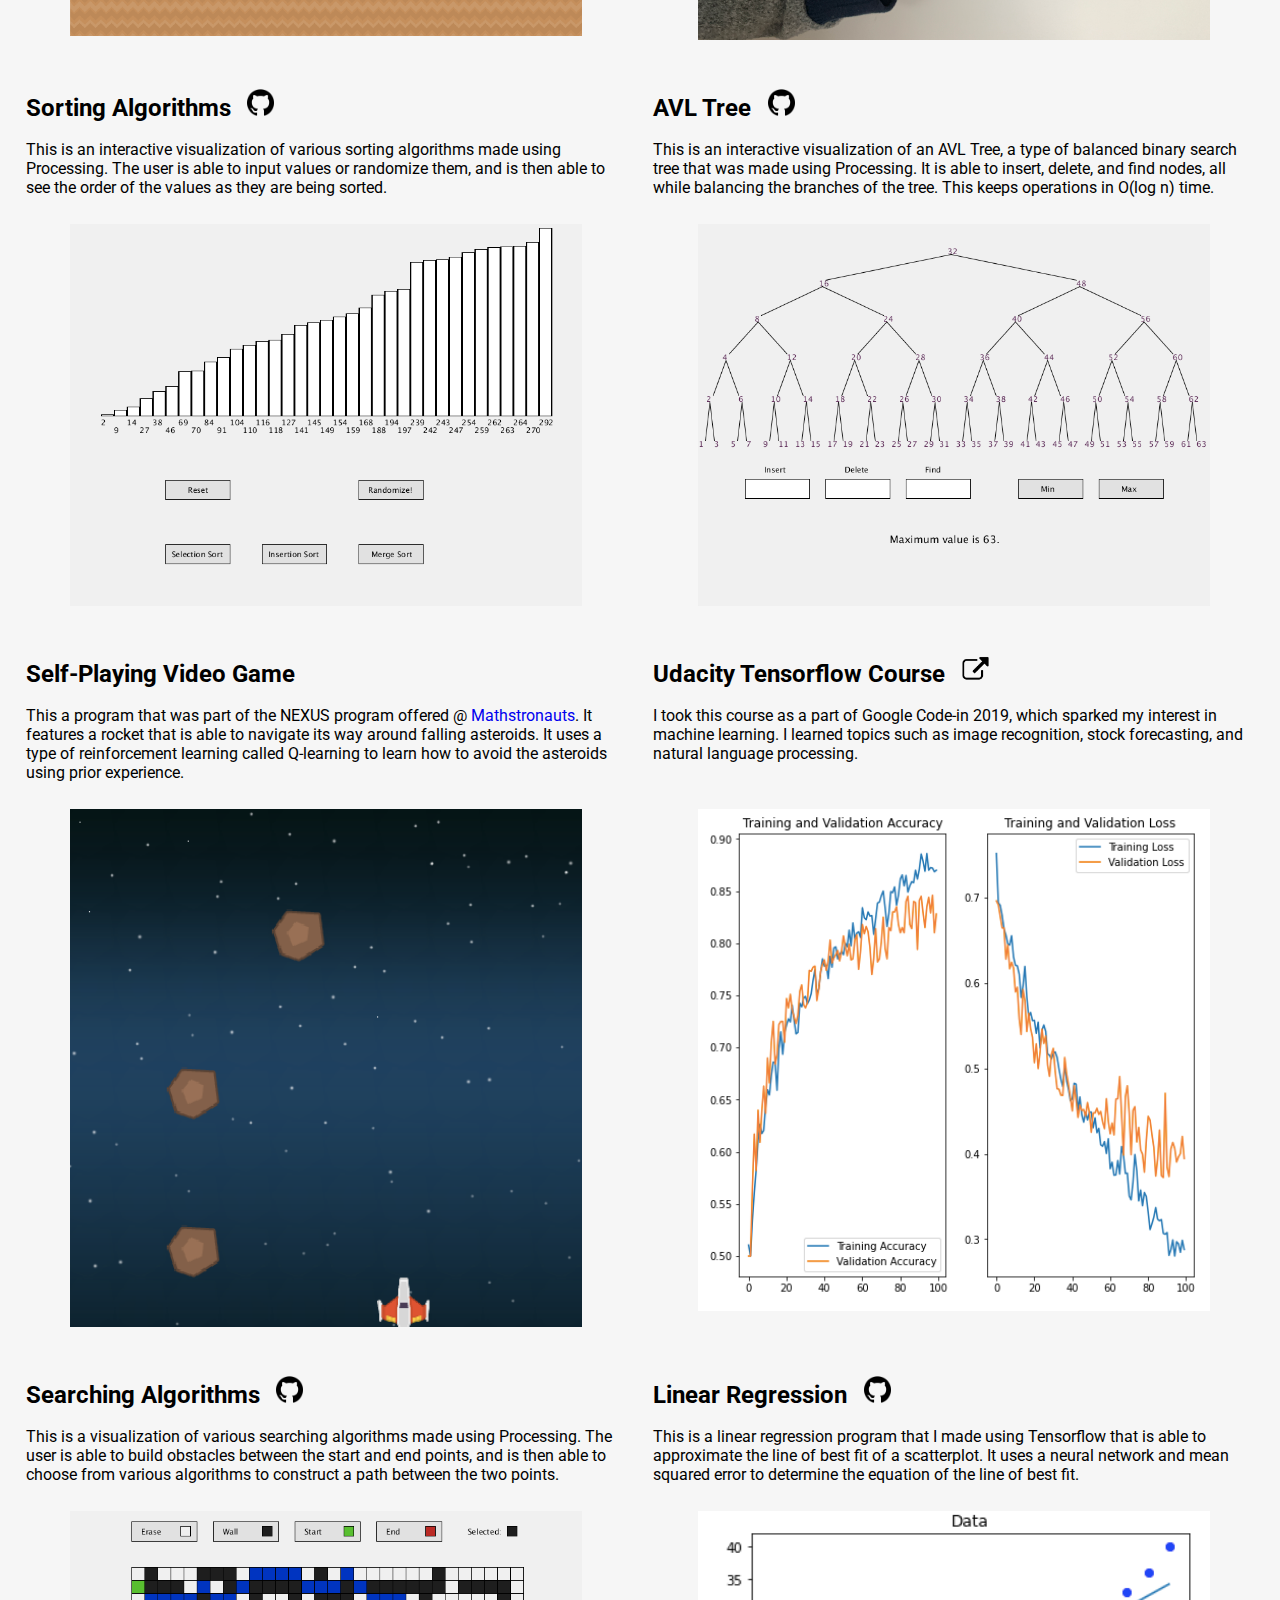
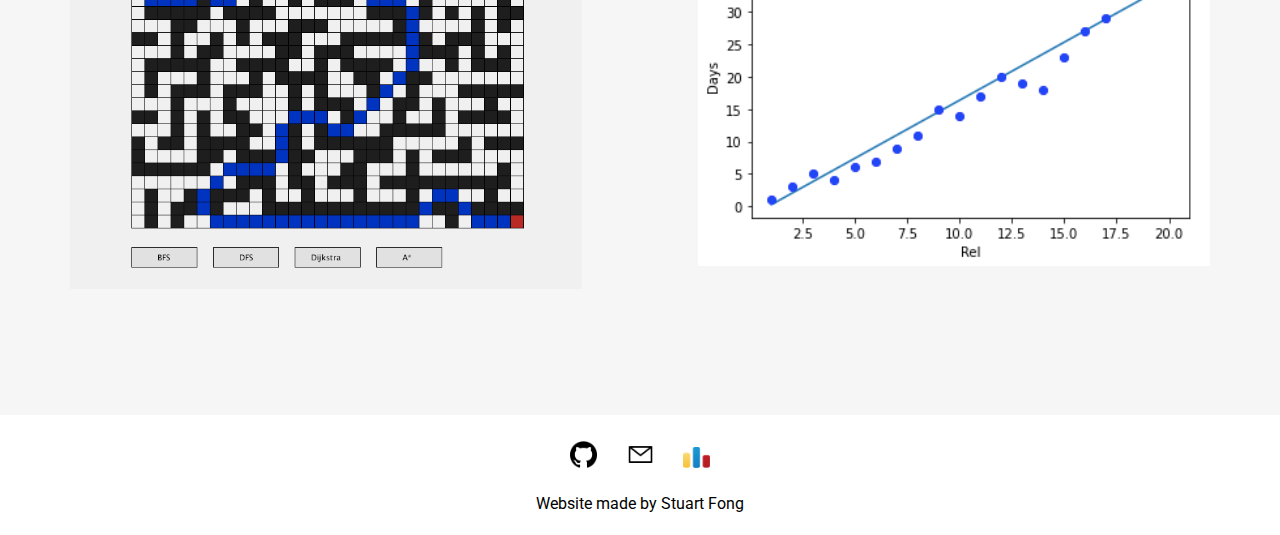
==== commit ffb59983: "Add files via upload" ====
--- a/index.html
+++ b/index.html
@@ -34,8 +34,9 @@
                 <pre> 
                     I am an aspiring software engineer located in Milton, Ontario.
                     I am currently a high school student interested in the field of computer science,
-                    where I am enrolled in the Extended French program and the
-                    Information & Communications Technology Specialist High Skills Major (ICT SHSM)
+                    where I am enrolled in the Extended French program, 
+                    the Information & Communications Technology Specialist High Skills Major (ICT SHSM),
+                    and the AP program, where I take multiple advanced placement level courses.
 
                     I work as a Senior Assistant Instructor @ <a href="https://robo-geek.ca">Robo-Geek Inc.</a>,
                     where I teach students of ages 7-15 about coding and robotics.
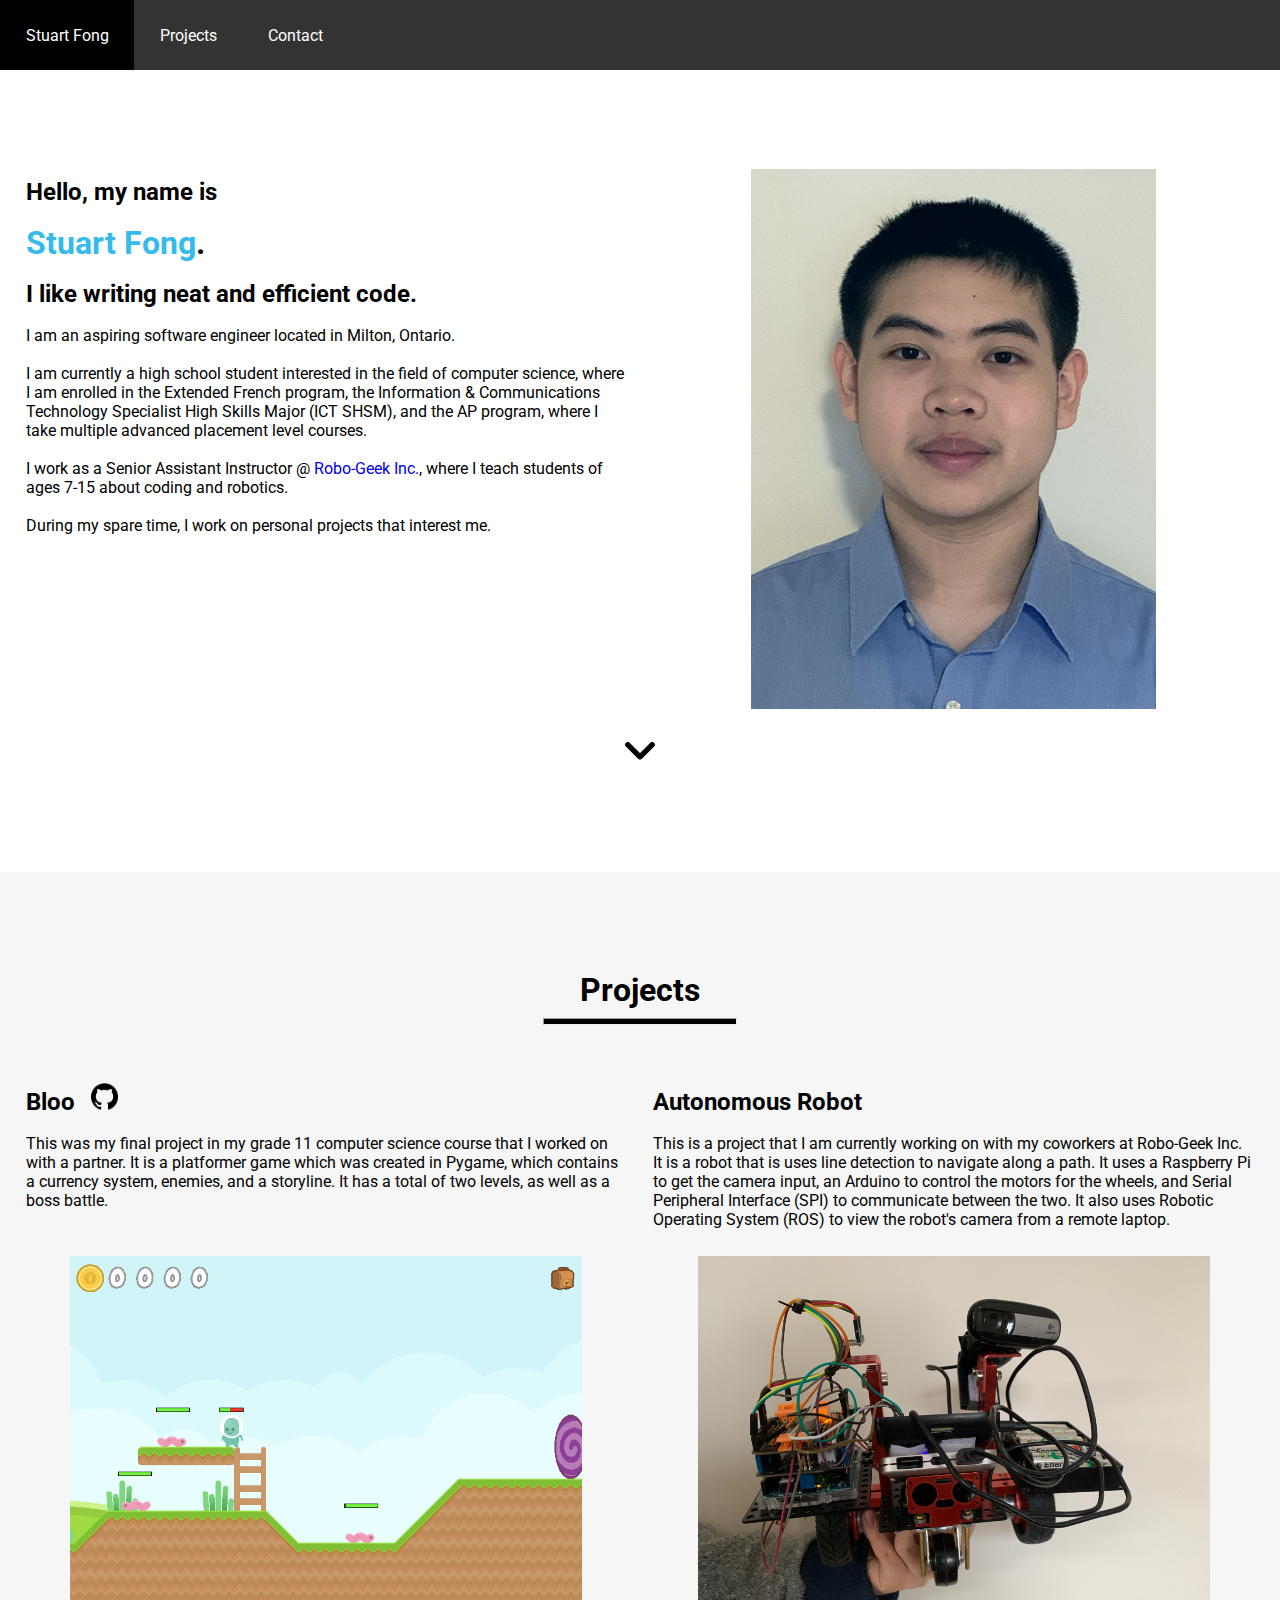
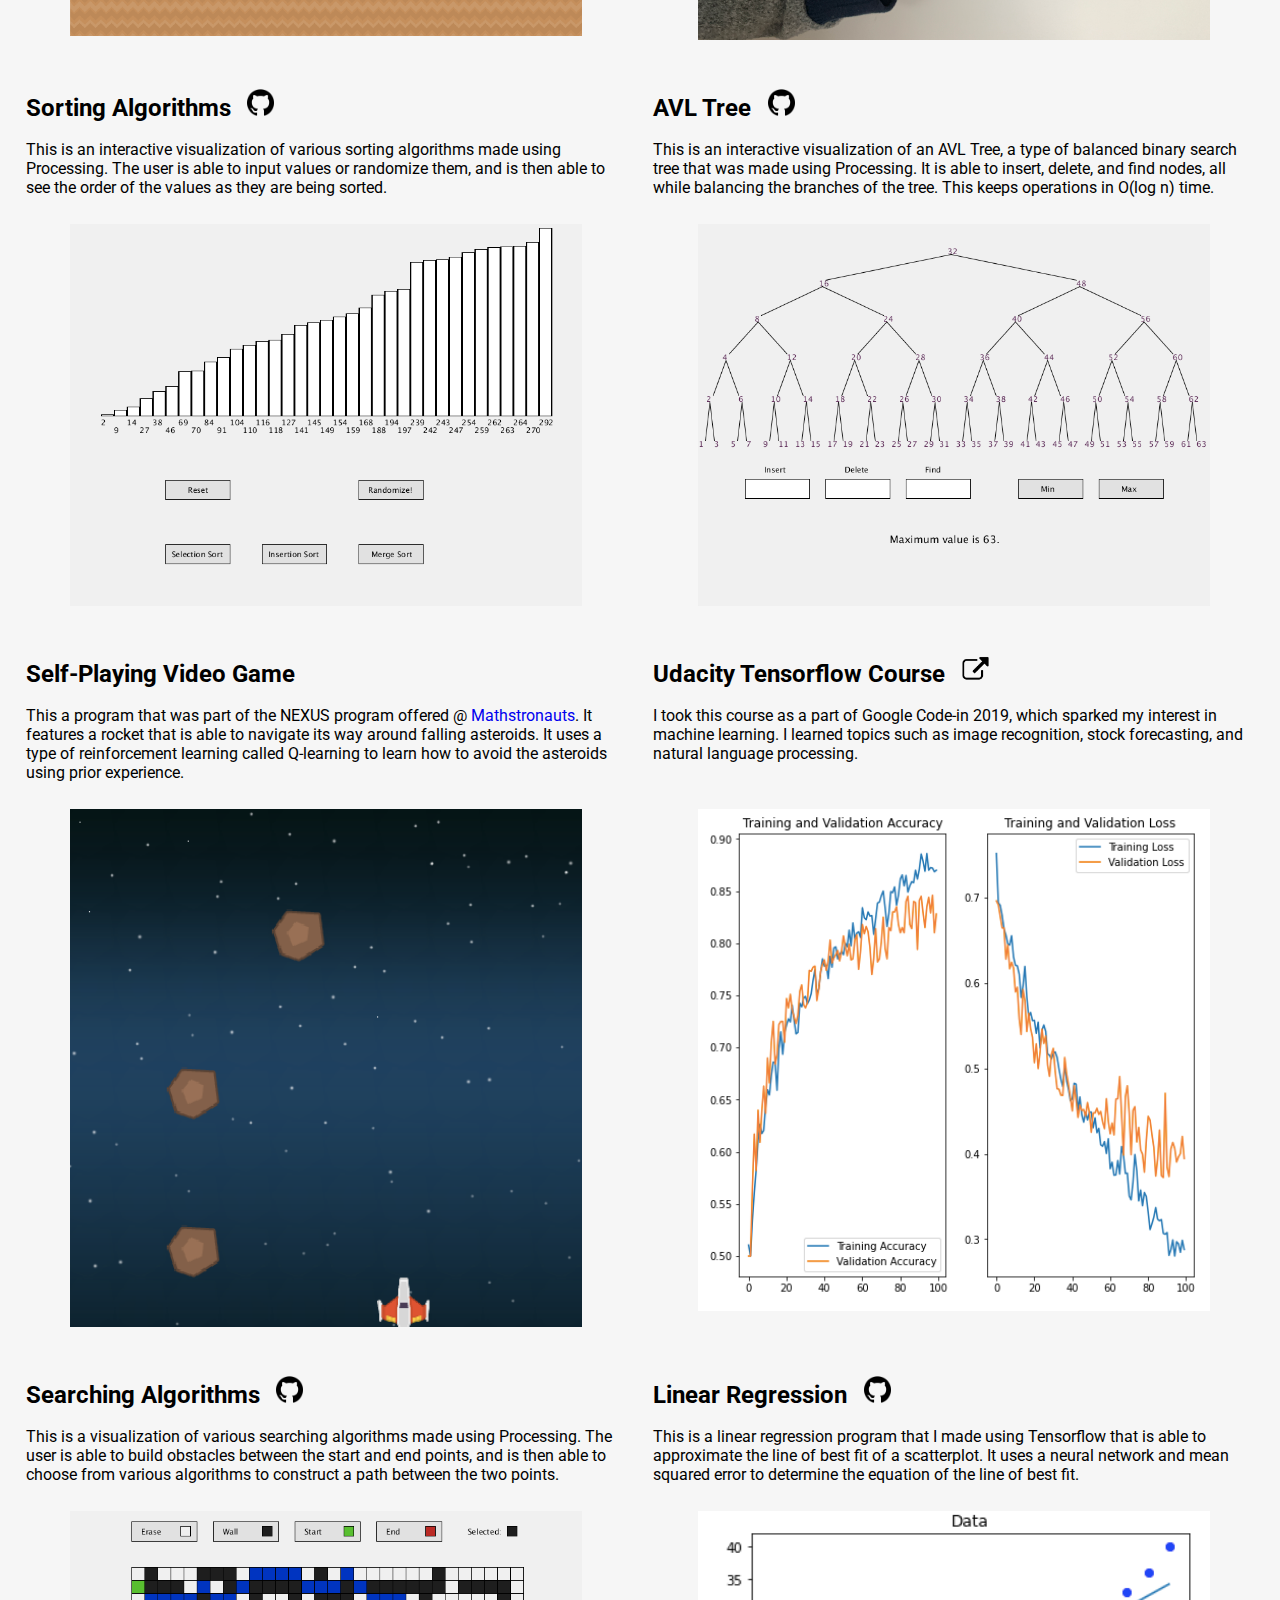
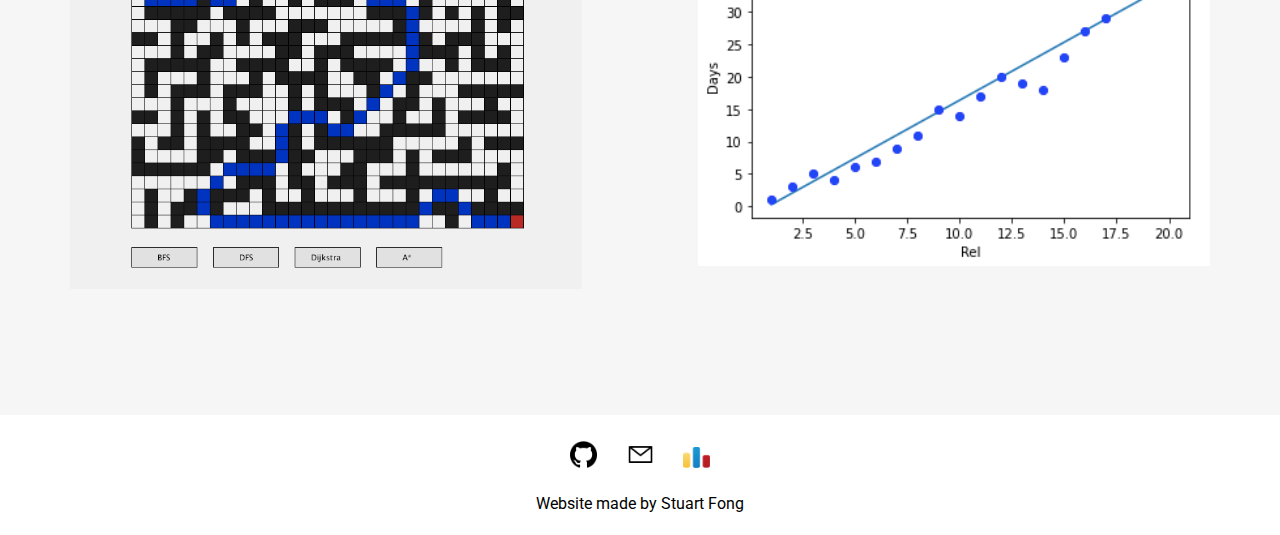
==== commit 5e964812: "Add files via upload" ====
--- a/index.html
+++ b/index.html
@@ -31,18 +31,19 @@
                 <h2>
                     I like writing neat and efficient code.
                 </h2>
-                <pre> 
-                    I am an aspiring software engineer located in Milton, Ontario.
+                <p> 
+                    I am an aspiring software engineer located in Milton, Ontario. 
+                    <br><br>
                     I am currently a high school student interested in the field of computer science,
                     where I am enrolled in the Extended French program, 
                     the Information & Communications Technology Specialist High Skills Major (ICT SHSM),
                     and the AP program, where I take multiple advanced placement level courses.
-
+                    <br><br>
                     I work as a Senior Assistant Instructor @ <a href="https://robo-geek.ca">Robo-Geek Inc.</a>,
                     where I teach students of ages 7-15 about coding and robotics.
-
+                    <br><br>
                     During my spare time, I work on personal projects that interest me.
-                </pre>
+                </p>
             </div>
             <div class="column">
                 <img class="portrait" src="Stuart.jpg" />
--- a/style.css
+++ b/style.css
@@ -9,7 +9,7 @@
 a{
     text-decoration: none;
 }
-h1, h2, p, pre{
+h1, h2, p{
     margin: 1vh 1vw;
 }
 
@@ -58,10 +58,6 @@
     height: 60vh;
     margin: auto;
     display: block;
-}
-
-pre{
-  white-space: pre-line;
 }
 
 .down{
